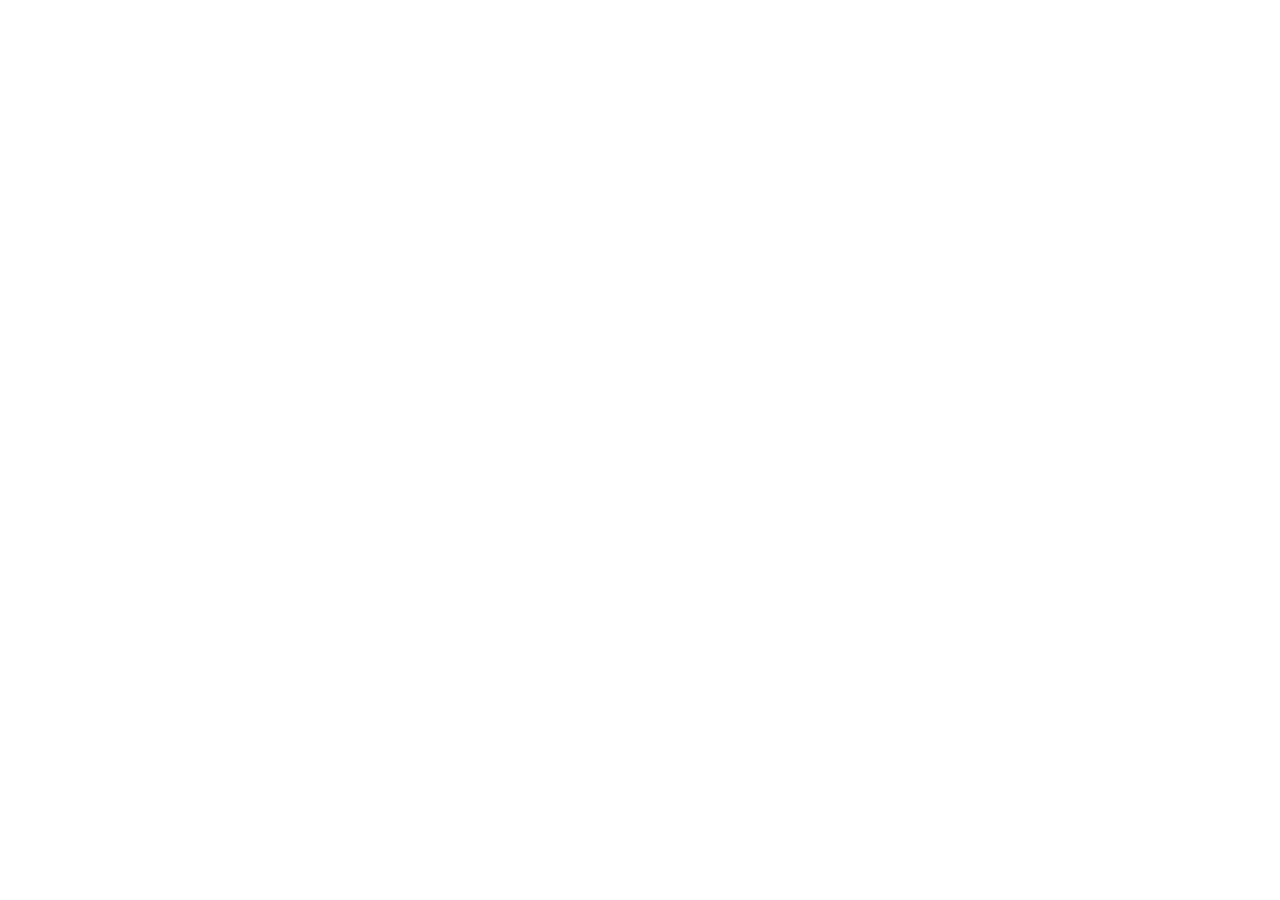
==== index.html @ ca0b2b8c "First Commit" ====
<!DOCTYPE html>
<html lang="en">
<head>
    <meta charset="UTF-8">
    <meta name="viewport" content="width=device-width, initial-scale=1.0">
    <title>Car_Breezy</title>
</head>
<body>
    
</body>
</html>
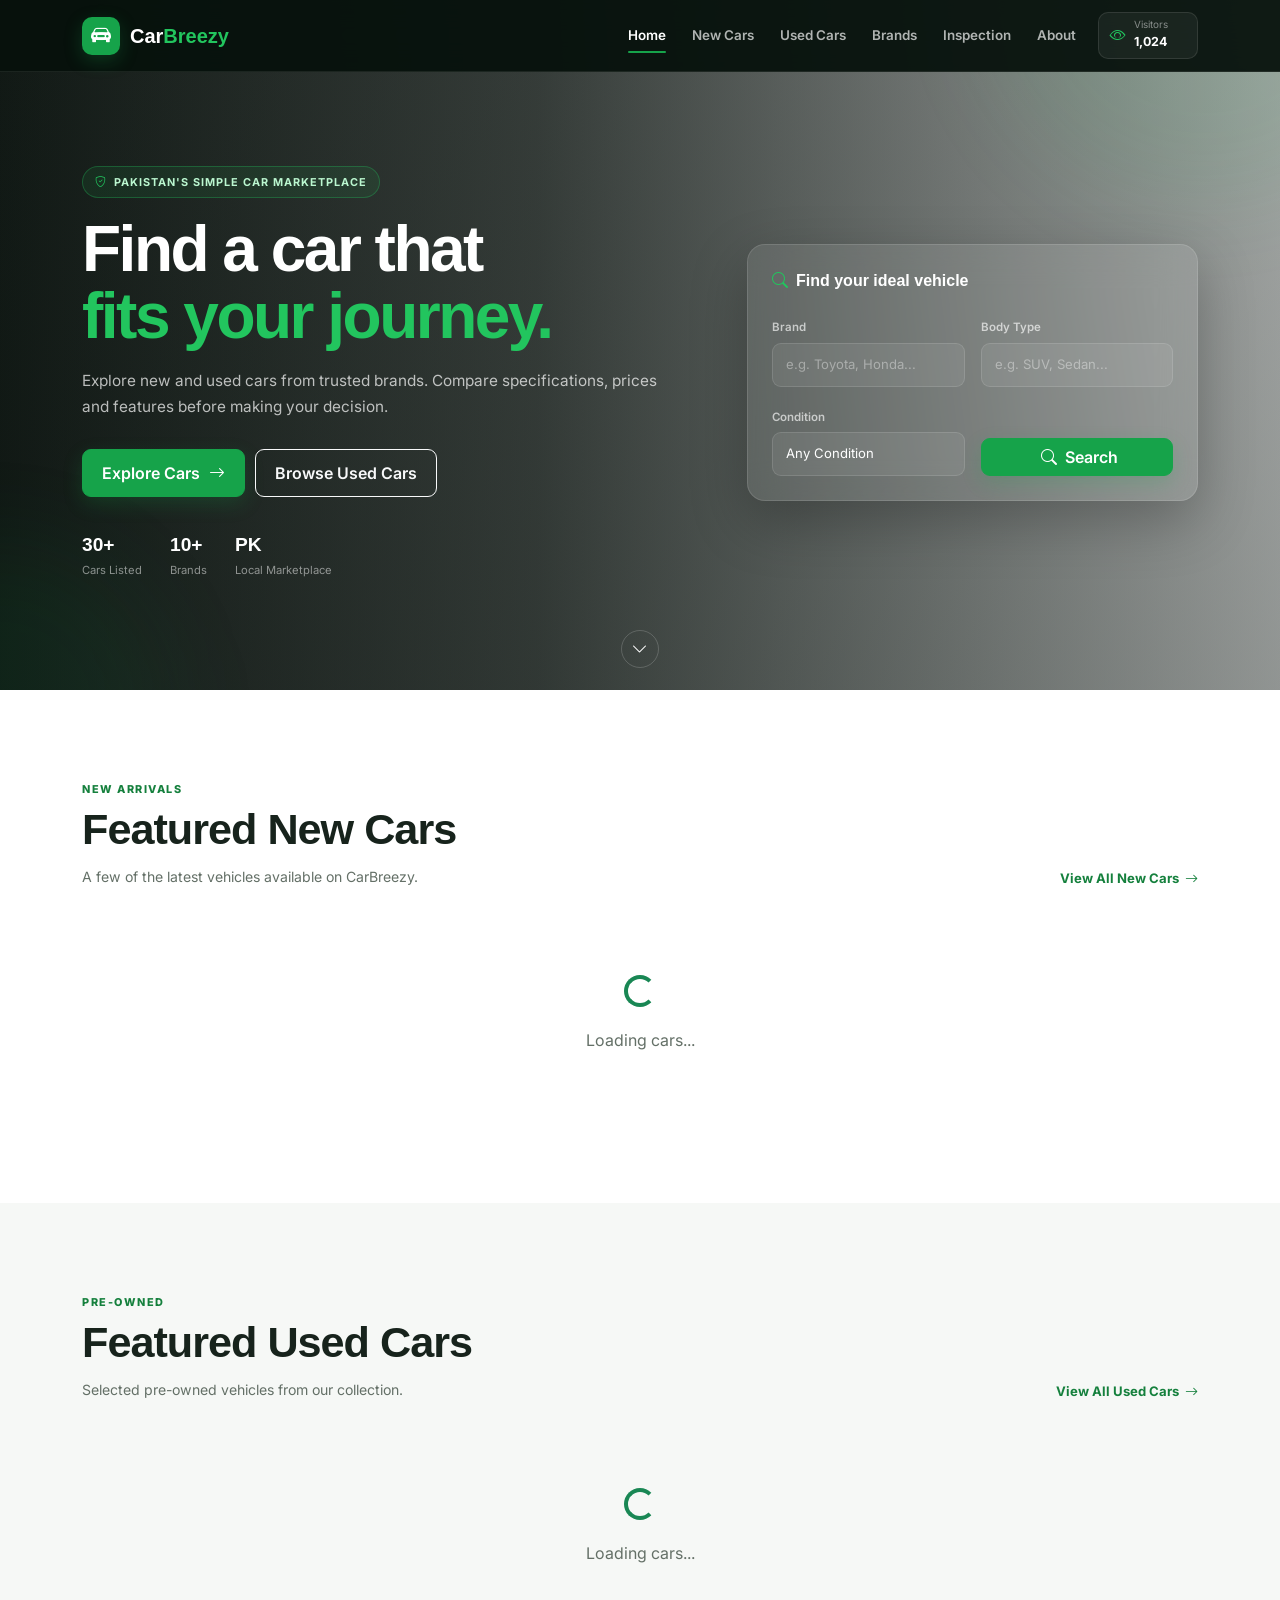
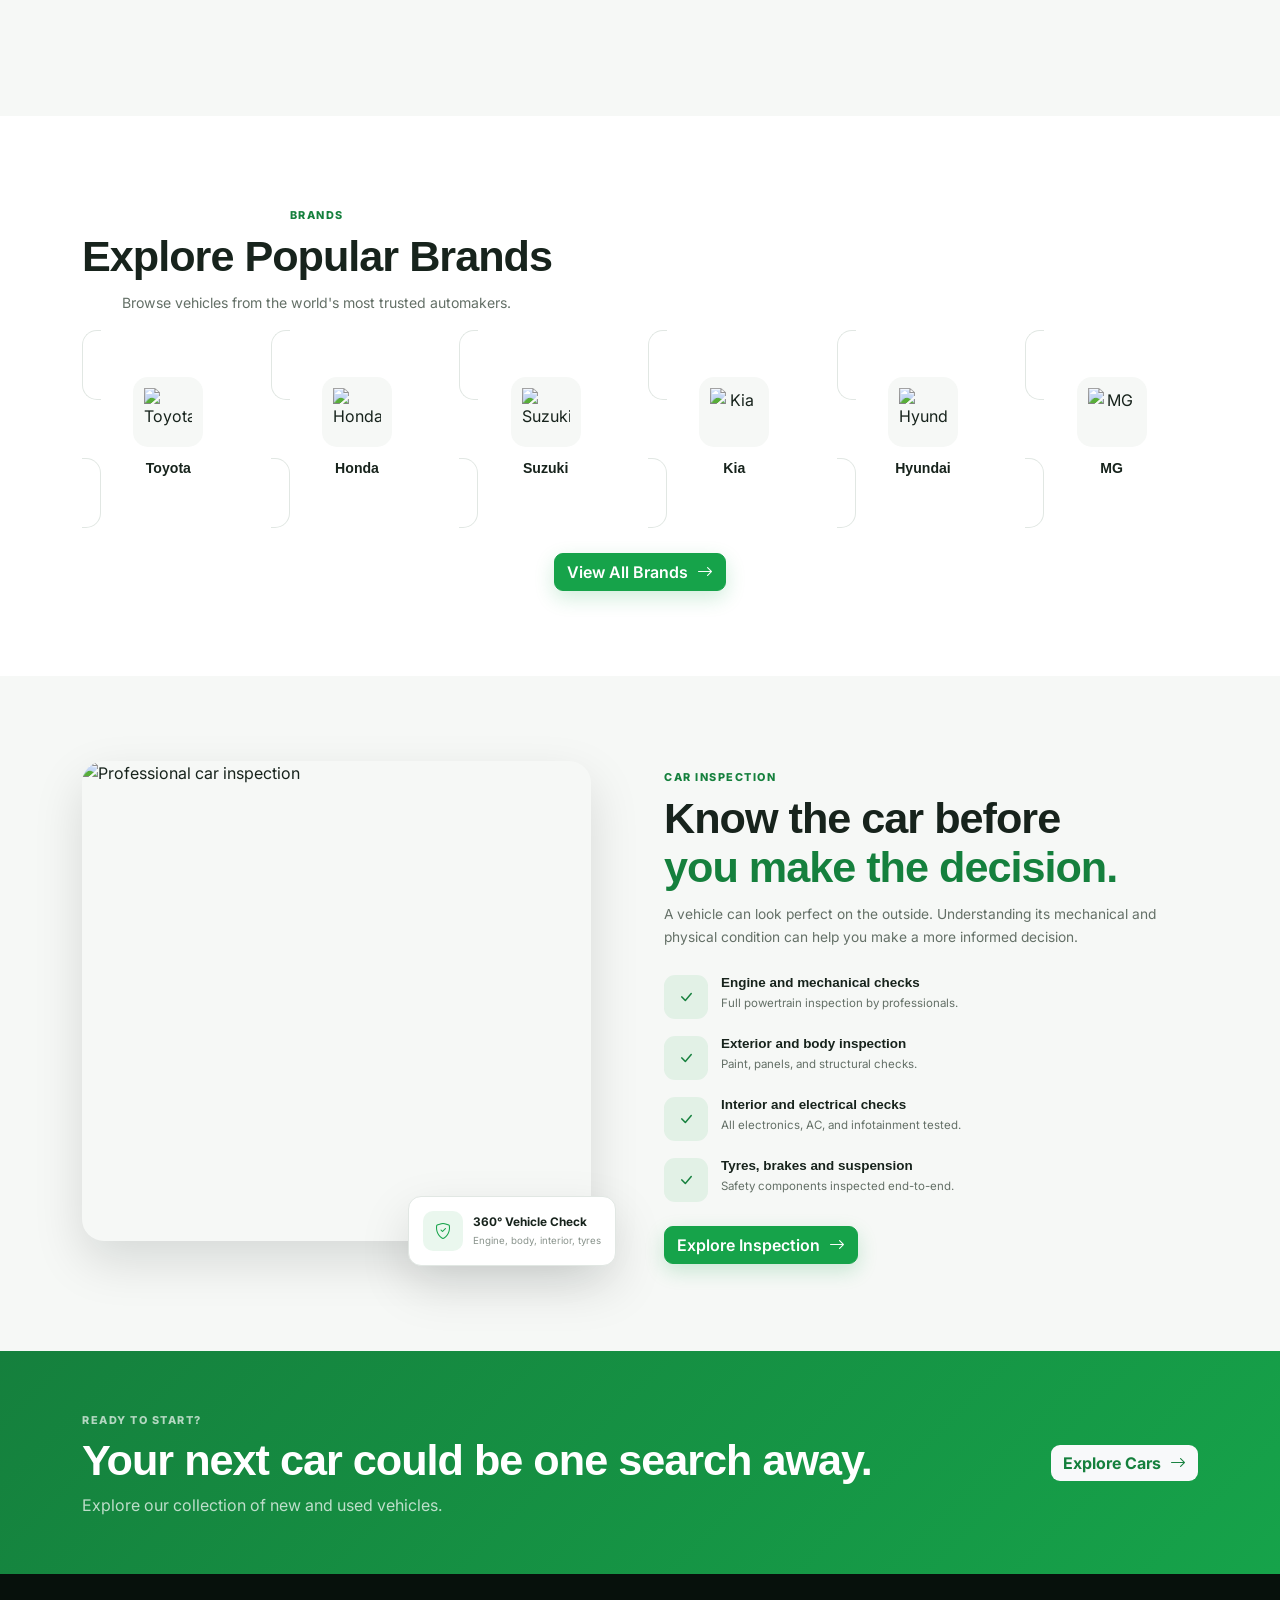
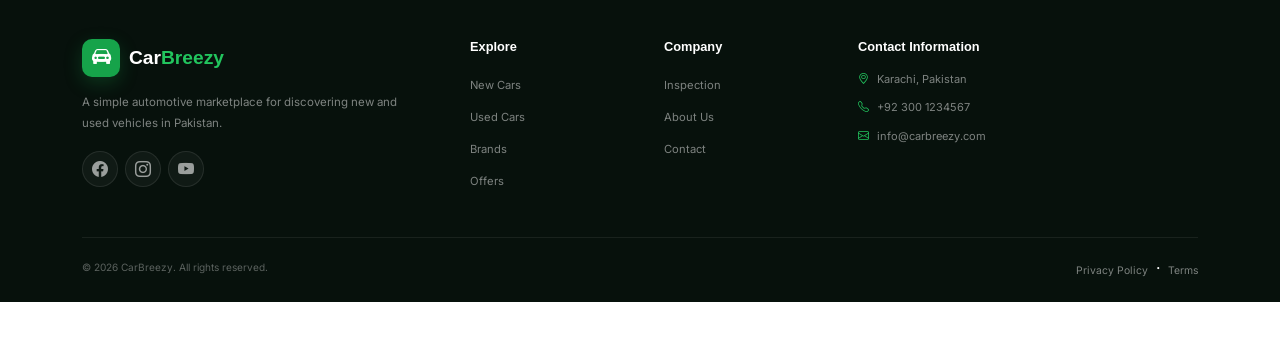
==== commit afd6847b: "feat: complete index UI updated and images also added on json data" ====
--- a/index.html
+++ b/index.html
@@ -3,9 +3,474 @@
 <head>
     <meta charset="UTF-8">
     <meta name="viewport" content="width=device-width, initial-scale=1.0">
-    <title>Car_Breezy</title>
+
+    <title>CarBreezy | Find Your Next Car</title>
+
+    <meta name="description" content="Discover new and used cars in Pakistan with CarBreezy. Compare vehicles, explore brands and find your next car.">
+
+    <link rel="icon" href="images/logo/favicon.png">
+
+    <link href="https://cdn.jsdelivr.net/npm/bootstrap@5.3.3/dist/css/bootstrap.min.css" rel="stylesheet">
+
+    <link rel="stylesheet" href="https://cdn.jsdelivr.net/npm/bootstrap-icons@1.11.3/font/bootstrap-icons.min.css">
+
+    <link rel="preconnect" href="https://fonts.googleapis.com">
+    <link rel="preconnect" href="https://fonts.gstatic.com" crossorigin>
+
+    <link href="https://fonts.googleapis.com/css2?family=Inter:wght@400;500;600;700&family=Manrope:wght@600;700;800&display=swap" rel="stylesheet">
+
+    <link rel="stylesheet" href="css/style.css">
 </head>
+
 <body>
-    
+
+<!-- NAVBAR -->
+<nav class="navbar navbar-expand-lg fixed-top" id="mainNavbar">
+  <div class="container">
+
+    <a class="navbar-brand" href="index.html">
+      <div class="brand-logo"><i class="bi bi-car-front-fill"></i></div>
+      <div class="brand-name">Car<span>Breezy</span></div>
+    </a>
+
+    <button class="navbar-toggler" type="button"
+            data-bs-toggle="collapse" data-bs-target="#mainNavbarMenu">
+      <i class="bi bi-list"></i>
+    </button>
+
+    <div class="collapse navbar-collapse" id="mainNavbarMenu">
+      <ul class="navbar-nav ms-auto align-items-lg-center">
+
+        <li class="nav-item"><a class="nav-link active" href="index.html">Home</a></li>
+        <li class="nav-item"><a class="nav-link" href="new-cars.html">New Cars</a></li>
+        <li class="nav-item"><a class="nav-link" href="used-cars.html">Used Cars</a></li>
+        <li class="nav-item"><a class="nav-link" href="brands.html">Brands</a></li>
+        <li class="nav-item"><a class="nav-link" href="inspection.html">Inspection</a></li>
+        <li class="nav-item"><a class="nav-link" href="about.html">About</a></li>
+
+        <li class="nav-item ms-lg-2">
+          <div class="visitor-counter d-flex align-items-center gap-2">
+            <i class="bi bi-eye"></i>
+            <div>
+              <small>Visitors</small>
+              <strong id="visitorCount">1,024</strong>
+            </div>
+          </div>
+        </li>
+      </ul>
+    </div>
+
+  </div>
+</nav>
+
+
+<!-- HERO -->
+<header class="hero-section">
+  <div class="hero-overlay"></div>
+
+  <div class="container">
+    <div class="row align-items-center">
+
+      <div class="col-lg-7">
+        <div class="hero-content">
+
+          <span class="hero-badge">
+            <i class="bi bi-shield-check"></i>
+            PAKISTAN'S SIMPLE CAR MARKETPLACE
+          </span>
+
+          <h1>
+            Find a car that
+            <span>fits your journey.</span>
+          </h1>
+
+          <p>
+            Explore new and used cars from trusted brands.
+            Compare specifications, prices and features before
+            making your decision.
+          </p>
+
+          <div class="hero-buttons">
+            <a href="new-cars.html" class="btn btn-primary">
+              Explore Cars <i class="bi bi-arrow-right"></i>
+            </a>
+            <a href="used-cars.html" class="btn btn-outline-light">
+              Browse Used Cars
+            </a>
+          </div>
+
+          <div class="hero-stats">
+            <div class="hero-stat">
+              <strong id="totalCars">30+</strong>
+              <span>Cars Listed</span>
+            </div>
+            <div class="hero-stat">
+              <strong id="totalBrands">10+</strong>
+              <span>Brands</span>
+            </div>
+            <div class="hero-stat">
+              <strong>PK</strong>
+              <span>Local Marketplace</span>
+            </div>
+          </div>
+
+        </div>
+      </div>
+
+    <div class="col-lg-5">
+  <div class="hero-search-card">
+    <div class="search-card-header">
+      <span><i class="bi bi-search me-2"></i>Find your ideal vehicle</span>
+    </div>
+
+    <div class="row g-3">
+
+      <!-- Brand → text search -->
+      <div class="col-md-6">
+        <label class="form-label" for="homeBrand">Brand</label>
+        <input
+          type="text"
+          id="homeBrand"
+          class="form-control"
+          placeholder="e.g. Toyota, Honda...">
+      </div>
+
+      <!-- Body Type → text search -->
+      <div class="col-md-6">
+        <label class="form-label" for="homeCategory">Body Type</label>
+        <input
+          type="text"
+          id="homeCategory"
+          class="form-control"
+          placeholder="e.g. SUV, Sedan...">
+      </div>
+
+      <!-- Condition → unchanged dropdown -->
+      <div class="col-md-6">
+        <label class="form-label" for="homeCondition">Condition</label>
+        <select id="homeCondition" class="form-select">
+          <option value="">Any Condition</option>
+          <option value="New">New Cars</option>
+          <option value="Used">Used Cars</option>
+        </select>
+      </div>
+
+      <div class="col-md-6 d-flex align-items-end">
+        <button type="button" class="btn btn-primary w-100" id="homeSearchBtn">
+          <i class="bi bi-search me-2"></i>Search
+        </button>
+      </div>
+
+    </div>
+  </div>
+</div>
+
+    </div>
+  </div>
+
+  <a href="#featured-new" class="scroll-down">
+    <i class="bi bi-chevron-down"></i>
+  </a>
+</header>
+
+
+<!-- FEATURED NEW CARS -->
+<section class="section-padding" id="featured-new">
+  <div class="container">
+
+    <div class="section-heading">
+      <div>
+        <span class="section-label">NEW ARRIVALS</span>
+        <h2>Featured New Cars</h2>
+        <p>A few of the latest vehicles available on CarBreezy.</p>
+      </div>
+      <a href="new-cars.html" class="section-link">
+        View All New Cars <i class="bi bi-arrow-right"></i>
+      </a>
+    </div>
+
+    <div class="row g-4 cars-container" id="featuredNewCars">
+      <div class="col-12 text-center py-5">
+        <div class="spinner-border text-success"></div>
+        <p class="mt-3">Loading cars...</p>
+      </div>
+    </div>
+
+  </div>
+</section>
+
+
+<!-- FEATURED USED CARS -->
+<section class="section-padding section-light">
+  <div class="container">
+
+    <div class="section-heading">
+      <div>
+        <span class="section-label">PRE-OWNED</span>
+        <h2>Featured Used Cars</h2>
+        <p>Selected pre-owned vehicles from our collection.</p>
+      </div>
+      <a href="used-cars.html" class="section-link">
+        View All Used Cars <i class="bi bi-arrow-right"></i>
+      </a>
+    </div>
+
+    <div class="row g-4 cars-container" id="featuredUsedCars">
+      <div class="col-12 text-center py-5">
+        <div class="spinner-border text-success"></div>
+        <p class="mt-3">Loading cars...</p>
+      </div>
+    </div>
+
+  </div>
+</section>
+
+
+<!-- BRANDS -->
+<!-- BRANDS -->
+<section class="section-padding">
+  <div class="container">
+
+    <div class="section-heading text-center mx-auto">
+      <div>
+        <span class="section-label">BRANDS</span>
+        <h2>Explore Popular Brands</h2>
+        <p>Browse vehicles from the world's most trusted automakers.</p>
+      </div>
+    </div>
+
+    <div class="row g-3 justify-content-center brands-grid" id="homeBrands">
+
+      <div class="col-4 col-md-3 col-lg-2">
+        <a href="shop.html?brand=Toyota" class="brand-card">
+          <div class="brand-logo-wrapper">
+            <img src="https://cdn.simpleicons.org/toyota/16a34a" alt="Toyota">
+          </div>
+          <h5>Toyota</h5>
+        
+        </a>
+      </div>
+
+      <div class="col-4 col-md-3 col-lg-2">
+        <a href="shop.html?brand=Honda" class="brand-card">
+          <div class="brand-logo-wrapper">
+            <img src="https://cdn.simpleicons.org/honda/16a34a" alt="Honda">
+          </div>
+          <h5>Honda</h5>
+         
+        </a>
+      </div>
+
+      <div class="col-4 col-md-3 col-lg-2">
+        <a href="shop.html?brand=Suzuki" class="brand-card">
+          <div class="brand-logo-wrapper">
+            <img src="https://cdn.simpleicons.org/suzuki/16a34a" alt="Suzuki">
+          </div>
+          <h5>Suzuki</h5>
+     
+        </a>
+      </div>
+
+      <div class="col-4 col-md-3 col-lg-2">
+        <a href="shop.html?brand=Kia" class="brand-card">
+          <div class="brand-logo-wrapper">
+            <img src="https://cdn.simpleicons.org/kia/16a34a" alt="Kia">
+          </div>
+          <h5>Kia</h5>
+        </a>
+      </div>
+
+      <div class="col-4 col-md-3 col-lg-2">
+        <a href="shop.html?brand=Hyundai" class="brand-card">
+          <div class="brand-logo-wrapper">
+            <img src="https://cdn.simpleicons.org/hyundai/16a34a" alt="Hyundai">
+          </div>
+          <h5>Hyundai</h5>
+   
+        </a>
+      </div>
+
+      <div class="col-4 col-md-3 col-lg-2">
+        <a href="shop.html?brand=MG" class="brand-card">
+          <div class="brand-logo-wrapper">
+            <img src="https://cdn.simpleicons.org/mg/16a34a" alt="MG">
+          </div>
+          <h5>MG</h5>
+          
+        </a>
+      </div>
+
+    </div>
+
+    <div class="text-center mt-5">
+      <a href="shop.html" class="btn btn-primary">
+        View All Brands <i class="bi bi-arrow-right"></i>
+      </a>
+    </div>
+
+  </div>
+</section>
+
+
+<!-- ABOUT / INSPECTION -->
+<section class="section-padding section-light">
+  <div class="container">
+    <div class="row align-items-center g-5">
+
+      <div class="col-lg-6">
+        <div class="about-image-wrapper">
+          <img src="images/banners/inspection.jpg"
+               alt="Professional car inspection"
+               class="about-image">
+
+          <div class="about-floating-card">
+            <i class="bi bi-shield-check"></i>
+            <div>
+              <strong>360° Vehicle Check</strong>
+              <span>Engine, body, interior, tyres</span>
+            </div>
+          </div>
+        </div>
+      </div>
+
+      <div class="col-lg-6">
+        <div class="about-content">
+          <span class="section-label">CAR INSPECTION</span>
+          <h2>Know the car before <span>you make the decision.</span></h2>
+          <p>
+            A vehicle can look perfect on the outside.
+            Understanding its mechanical and physical condition
+            can help you make a more informed decision.
+          </p>
+
+          <div class="about-features">
+            <div class="about-feature">
+              <div class="feature-icon"><i class="bi bi-check-lg"></i></div>
+              <div>
+                <h5>Engine and mechanical checks</h5>
+                <p>Full powertrain inspection by professionals.</p>
+              </div>
+            </div>
+            <div class="about-feature">
+              <div class="feature-icon"><i class="bi bi-check-lg"></i></div>
+              <div>
+                <h5>Exterior and body inspection</h5>
+                <p>Paint, panels, and structural checks.</p>
+              </div>
+            </div>
+            <div class="about-feature">
+              <div class="feature-icon"><i class="bi bi-check-lg"></i></div>
+              <div>
+                <h5>Interior and electrical checks</h5>
+                <p>All electronics, AC, and infotainment tested.</p>
+              </div>
+            </div>
+            <div class="about-feature">
+              <div class="feature-icon"><i class="bi bi-check-lg"></i></div>
+              <div>
+                <h5>Tyres, brakes and suspension</h5>
+                <p>Safety components inspected end-to-end.</p>
+              </div>
+            </div>
+          </div>
+
+          <a href="inspection.html" class="btn btn-primary mt-4">
+            Explore Inspection <i class="bi bi-arrow-right"></i>
+          </a>
+        </div>
+      </div>
+
+    </div>
+  </div>
+</section>
+
+
+<!-- CTA -->
+<section class="cta-section">
+  <div class="container">
+    <div class="cta-content">
+      <div>
+        <span class="section-label">READY TO START?</span>
+        <h2>Your next car could be one search away.</h2>
+        <p>Explore our collection of new and used vehicles.</p>
+      </div>
+      <a href="new-cars.html" class="btn btn-light">
+        Explore Cars <i class="bi bi-arrow-right"></i>
+      </a>
+    </div>
+  </div>
+</section>
+
+
+<!-- FOOTER -->
+<footer class="site-footer">
+  <div class="container">
+    <div class="row g-5">
+
+      <div class="col-lg-4">
+        <a href="index.html" class="footer-brand">
+          <div class="brand-logo"><i class="bi bi-car-front-fill"></i></div>
+          <span>Car<span>Breezy</span></span>
+        </a>
+
+        <p class="footer-description">
+          A simple automotive marketplace for discovering
+          new and used vehicles in Pakistan.
+        </p>
+
+        <div class="footer-socials">
+          <a href="#"><i class="bi bi-facebook"></i></a>
+          <a href="#"><i class="bi bi-instagram"></i></a>
+          <a href="#"><i class="bi bi-youtube"></i></a>
+        </div>
+      </div>
+
+      <div class="col-6 col-lg-2">
+        <h5>Explore</h5>
+        <ul class="footer-links">
+          <li><a href="new-cars.html">New Cars</a></li>
+          <li><a href="used-cars.html">Used Cars</a></li>
+          <li><a href="brands.html">Brands</a></li>
+          <li><a href="offers.html">Offers</a></li>
+        </ul>
+      </div>
+
+      <div class="col-6 col-lg-2">
+        <h5>Company</h5>
+        <ul class="footer-links">
+          <li><a href="inspection.html">Inspection</a></li>
+          <li><a href="about.html">About Us</a></li>
+          <li><a href="contact.html">Contact</a></li>
+        </ul>
+      </div>
+
+      <div class="col-lg-4">
+        <h5>Contact Information</h5>
+        <ul class="footer-contact">
+          <li><i class="bi bi-geo-alt"></i> Karachi, Pakistan</li>
+          <li><i class="bi bi-telephone"></i> +92 300 1234567</li>
+          <li><i class="bi bi-envelope"></i> info@carbreezy.com</li>
+        </ul>
+      </div>
+
+    </div>
+
+    <hr>
+
+    <div class="footer-bottom">
+      <p>© 2026 CarBreezy. All rights reserved.</p>
+      <div>
+        <a href="#">Privacy Policy</a>
+        &nbsp;·&nbsp;
+        <a href="#">Terms</a>
+      </div>
+    </div>
+
+  </div>
+</footer>
+
+
+<script src="https://cdn.jsdelivr.net/npm/bootstrap@5.3.3/dist/js/bootstrap.bundle.min.js"></script>
+<script src="js/main.js"></script>
 </body>
 </html>
--- a/css/style.css
+++ b/css/style.css
@@ -0,0 +1,3100 @@
+:root {
+    --primary: #16a34a;
+    --primary-dark: #15803d;
+    --primary-light: #22c55e;
+
+    --dark: #07110c;
+    --dark-2: #0d1a13;
+    --dark-3: #14231a;
+
+    --text: #17231c;
+    --text-light: #647067;
+    --text-muted: #8a948d;
+
+    --white: #ffffff;
+    --light: #f6f8f6;
+    --light-2: #eef3ef;
+
+    --border: #e1e7e3;
+
+    --danger: #dc2626;
+    --warning: #f59e0b;
+
+    --shadow-sm: 0 4px 18px rgba(7, 18, 13, 0.06);
+    --shadow-md: 0 10px 30px rgba(7, 18, 13, 0.09);
+    --shadow-lg: 0 20px 50px rgba(7, 18, 13, 0.13);
+
+    --radius-sm: 10px;
+    --radius-md: 15px;
+    --radius-lg: 22px;
+
+    --transition: all 0.25s ease;
+}
+
+
+/* =========================================================
+   GLOBAL
+   ========================================================= */
+
+* {
+    box-sizing: border-box;
+}
+
+html {
+    scroll-behavior: smooth;
+    scroll-padding-top: 80px;
+}
+
+body {
+    margin: 0;
+    padding: 0 0 48px;
+
+    font-family: "Inter", sans-serif;
+
+    color: var(--text);
+    background: var(--white);
+
+    overflow-x: hidden;
+}
+
+img {
+    display: block;
+    max-width: 100%;
+}
+
+a {
+    color: inherit;
+    text-decoration: none;
+}
+
+button,
+input,
+select,
+textarea {
+    font-family: inherit;
+}
+
+button:focus,
+a:focus,
+input:focus,
+select:focus,
+textarea:focus {
+    outline: none;
+}
+
+::selection {
+    color: var(--white);
+    background: var(--primary);
+}
+
+
+/* =========================================================
+   TYPOGRAPHY
+   ========================================================= */
+
+h1,
+h2,
+h3,
+h4,
+h5,
+h6 {
+    margin-top: 0;
+
+    font-family: "Montserrat", sans-serif;
+    font-weight: 700;
+
+    color: var(--text);
+}
+
+p {
+    color: var(--text-light);
+    line-height: 1.7;
+}
+
+
+/* =========================================================
+   NAVBAR
+   ========================================================= */
+
+#mainNavbar {
+    min-height: 72px;
+
+    background: rgba(7, 17, 12, 0.94);
+
+    border-bottom: 1px solid rgba(255, 255, 255, 0.08);
+
+    backdrop-filter: blur(14px);
+    -webkit-backdrop-filter: blur(14px);
+
+    transition: var(--transition);
+
+    z-index: 1050;
+}
+
+#mainNavbar.navbar-scrolled {
+    min-height: 64px;
+
+    background: rgba(7, 17, 12, 0.98);
+
+    box-shadow: 0 8px 25px rgba(0, 0, 0, 0.15);
+}
+
+.navbar-brand {
+    display: inline-flex;
+    align-items: center;
+    gap: 10px;
+
+    color: var(--white) !important;
+
+    font-family: "Montserrat", sans-serif;
+    font-size: 1.25rem;
+    font-weight: 800;
+
+    white-space: nowrap;
+}
+
+.brand-logo {
+    width: 38px;
+    height: 38px;
+
+    display: inline-flex;
+    align-items: center;
+    justify-content: center;
+
+    border-radius: 10px;
+
+    color: var(--white);
+    background: var(--primary);
+
+    box-shadow: 0 6px 18px rgba(22, 163, 74, 0.25);
+
+    transition: var(--transition);
+}
+
+.navbar-brand:hover .brand-logo {
+    transform: translateY(-2px);
+}
+
+.brand-name span {
+    color: var(--primary-light);
+}
+
+
+/* =========================================================
+   NAV LINKS
+   ========================================================= */
+
+.navbar-nav {
+    gap: 2px;
+}
+
+.navbar .nav-link {
+    position: relative;
+
+    padding: 9px 12px !important;
+
+    color: rgba(255, 255, 255, 0.68) !important;
+
+    font-size: 0.84rem;
+    font-weight: 600;
+
+    transition: var(--transition);
+}
+
+.navbar .nav-link:hover,
+.navbar .nav-link.active {
+    color: var(--white) !important;
+}
+
+.navbar .nav-link::after {
+    content: "";
+
+    position: absolute;
+
+    left: 12px;
+    right: 12px;
+    bottom: 2px;
+
+    height: 2px;
+
+    border-radius: 5px;
+
+    background: var(--primary);
+
+    transform: scaleX(0);
+
+    transition: transform 0.25s ease;
+}
+
+.navbar .nav-link:hover::after,
+.navbar .nav-link.active::after {
+    transform: scaleX(1);
+}
+
+
+/* =========================================================
+   VISITOR COUNTER
+   ========================================================= */
+
+.visitor-counter {
+    min-width: 100px;
+
+    padding: 7px 11px;
+
+    border: 1px solid rgba(255, 255, 255, 0.10);
+    border-radius: 10px;
+
+    background: rgba(255, 255, 255, 0.05);
+
+    color: var(--white);
+}
+
+.visitor-counter > i {
+    color: var(--primary-light);
+}
+
+.visitor-counter small {
+    display: block;
+
+    color: rgba(255, 255, 255, 0.48);
+
+    font-size: 0.62rem;
+    line-height: 1;
+}
+
+.visitor-counter strong {
+    display: block;
+
+    margin-top: 3px;
+
+    color: var(--white);
+
+    font-size: 0.78rem;
+}
+
+
+/* =========================================================
+   NAVBAR TOGGLER
+   ========================================================= */
+
+.navbar-toggler {
+    padding: 7px 9px;
+
+    border: 1px solid rgba(255, 255, 255, 0.18);
+    border-radius: 9px;
+}
+
+.navbar-toggler:focus {
+    box-shadow: 0 0 0 3px rgba(34, 197, 94, 0.14);
+}
+
+
+/* =========================================================
+   HERO
+   ========================================================= */
+
+.hero-section {
+    position: relative;
+
+    min-height: 690px;
+
+    display: flex;
+    align-items: center;
+
+    background:
+        linear-gradient(
+            90deg,
+            rgba(4, 12, 8, 0.94) 0%,
+            rgba(4, 12, 8, 0.78) 42%,
+            rgba(4, 12, 8, 0.30) 100%
+        ),
+        url("https://images.unsplash.com/photo-1503376780353-7e6692767b70?auto=format&fit=crop&w=2200&q=90")
+        center / cover no-repeat;
+
+    overflow: hidden;
+}
+
+.hero-section::before {
+    content: "";
+
+    position: absolute;
+
+    width: 450px;
+    height: 450px;
+
+    top: -250px;
+    right: -150px;
+
+    border-radius: 50%;
+
+    background: rgba(34, 197, 94, 0.08);
+
+    filter: blur(45px);
+}
+
+.hero-section::after {
+    content: "";
+
+    position: absolute;
+
+    width: 350px;
+    height: 350px;
+
+    left: -180px;
+    bottom: -200px;
+
+    border-radius: 50%;
+
+    background: rgba(22, 163, 74, 0.08);
+
+    filter: blur(45px);
+}
+
+.hero-overlay {
+    position: absolute;
+
+    inset: 0;
+
+    background: linear-gradient(
+        180deg,
+        rgba(7, 17, 12, 0.10),
+        rgba(7, 17, 12, 0.20)
+    );
+}
+
+.hero-section .container {
+    position: relative;
+    z-index: 2;
+}
+
+.hero-content {
+    padding-top: 55px;
+
+    animation: heroIn 0.7s ease both;
+}
+
+@keyframes heroIn {
+    from {
+        opacity: 0;
+        transform: translateY(20px);
+    }
+
+    to {
+        opacity: 1;
+        transform: translateY(0);
+    }
+}
+
+.hero-badge {
+    display: inline-flex;
+    align-items: center;
+    gap: 7px;
+
+    margin-bottom: 18px;
+
+    padding: 7px 12px;
+
+    border: 1px solid rgba(34, 197, 94, 0.30);
+    border-radius: 50px;
+
+    background: rgba(34, 197, 94, 0.09);
+
+    color: #bbf7d0;
+
+    font-size: 0.68rem;
+    font-weight: 700;
+
+    letter-spacing: 1px;
+}
+
+.hero-badge i {
+    color: var(--primary-light);
+}
+
+.hero-content h1 {
+    max-width: 680px;
+
+    margin-bottom: 18px;
+
+    color: var(--white);
+
+    font-size: clamp(2.8rem, 5vw, 4.8rem);
+
+    font-weight: 800;
+
+    line-height: 1.04;
+
+    letter-spacing: -2.5px;
+}
+
+.hero-content h1 span {
+    display: block;
+
+    color: var(--primary-light);
+}
+
+.hero-content > p {
+    max-width: 590px;
+
+    margin-bottom: 28px;
+
+    color: rgba(255, 255, 255, 0.70);
+
+    font-size: 0.96rem;
+
+    line-height: 1.75;
+}
+
+
+/* =========================================================
+   HERO BUTTONS
+   ========================================================= */
+
+.hero-buttons {
+    display: flex;
+    flex-wrap: wrap;
+    gap: 10px;
+
+    margin-bottom: 34px;
+}
+
+.btn {
+    border-radius: 9px;
+
+    font-weight: 600;
+
+    transition: var(--transition);
+}
+
+.btn-primary {
+    border-color: var(--primary);
+
+    background: var(--primary);
+
+    color: var(--white);
+
+    box-shadow: 0 7px 20px rgba(22, 163, 74, 0.20);
+}
+
+.btn-primary:hover,
+.btn-primary:focus {
+    border-color: var(--primary-dark);
+
+    background: var(--primary-dark);
+
+    color: var(--white);
+
+    transform: translateY(-2px);
+
+    box-shadow: 0 10px 25px rgba(22, 163, 74, 0.25);
+}
+
+.hero-buttons .btn {
+    padding: 11px 19px;
+}
+
+.btn-primary i,
+.btn-outline-light i,
+.btn-light i {
+    margin-left: 5px;
+
+    transition: transform 0.25s ease;
+}
+
+.btn-primary:hover i,
+.btn-outline-light:hover i,
+.btn-light:hover i {
+    transform: translateX(3px);
+}
+
+
+/* =========================================================
+   HERO STATS
+   ========================================================= */
+
+.hero-stats {
+    display: flex;
+    flex-wrap: wrap;
+    gap: 28px;
+}
+
+.hero-stat {
+    display: flex;
+    flex-direction: column;
+}
+
+.hero-stat strong {
+    color: var(--white);
+
+    font-family: "Montserrat", sans-serif;
+
+    font-size: 1.2rem;
+}
+
+.hero-stat span {
+    margin-top: 2px;
+
+    color: rgba(255, 255, 255, 0.50);
+
+    font-size: 0.7rem;
+}
+
+
+/* =========================================================
+   HERO SEARCH
+   ========================================================= */
+
+.hero-search-card {
+    position: relative;
+
+    margin-top: 55px;
+
+    padding: 24px;
+
+    border: 1px solid rgba(255, 255, 255, 0.12);
+
+    border-radius: 18px;
+
+    background: rgba(255, 255, 255, 0.09);
+
+    backdrop-filter: blur(18px);
+    -webkit-backdrop-filter: blur(18px);
+
+    box-shadow: 0 20px 55px rgba(0, 0, 0, 0.25);
+
+    animation: searchIn 0.8s ease 0.15s both;
+}
+
+@keyframes searchIn {
+    from {
+        opacity: 0;
+        transform: translateX(25px);
+    }
+
+    to {
+        opacity: 1;
+        transform: translateX(0);
+    }
+}
+
+.search-card-header {
+    display: flex;
+    align-items: center;
+    justify-content: space-between;
+
+    margin-bottom: 20px;
+
+    color: var(--white);
+
+    font-family: "Montserrat", sans-serif;
+
+    font-size: 1rem;
+    font-weight: 700;
+}
+
+.search-card-header i {
+    color: var(--primary-light);
+}
+
+.hero-search-card .form-label {
+    color: rgba(255, 255, 255, 0.65);
+
+    font-size: 0.72rem;
+    font-weight: 600;
+}
+
+.hero-search-card .form-control,
+.hero-search-card .form-select,
+.hero-search-card .input-group-text {
+    min-height: 44px;
+
+    border-color: rgba(255, 255, 255, 0.12);
+
+    background: rgba(255, 255, 255, 0.07);
+
+    color: var(--white);
+
+    font-size: 0.82rem;
+}
+
+.hero-search-card .form-control::placeholder {
+    color: rgba(255, 255, 255, 0.38);
+}
+
+.hero-search-card .form-control:focus,
+.hero-search-card .form-select:focus {
+    border-color: var(--primary-light);
+
+    background: rgba(255, 255, 255, 0.10);
+
+    color: var(--white);
+
+    box-shadow: 0 0 0 3px rgba(34, 197, 94, 0.10);
+}
+
+.hero-search-card .form-select option {
+    color: var(--text);
+    background: var(--white);
+}
+
+.hero-search-card .input-group-text {
+    color: var(--primary-light);
+}
+
+
+/* =========================================================
+   SCROLL DOWN
+   ========================================================= */
+
+.scroll-down {
+    position: absolute;
+
+    left: 50%;
+    bottom: 22px;
+
+    width: 38px;
+    height: 38px;
+
+    display: flex;
+    align-items: center;
+    justify-content: center;
+
+    border: 1px solid rgba(255, 255, 255, 0.18);
+    border-radius: 50%;
+
+    color: var(--white);
+
+    transform: translateX(-50%);
+
+    z-index: 3;
+
+    animation: scrollBounce 1.8s infinite;
+}
+
+.scroll-down:hover {
+    border-color: var(--primary-light);
+
+    color: var(--primary-light);
+
+    background: rgba(255, 255, 255, 0.05);
+}
+
+@keyframes scrollBounce {
+    0%,
+    100% {
+        transform: translate(-50%, 0);
+    }
+
+    50% {
+        transform: translate(-50%, 6px);
+    }
+}
+
+
+/* =========================================================
+   SECTIONS
+   ========================================================= */
+
+.section-padding {
+    padding: 85px 0;
+}
+
+.section-light {
+    background: var(--light);
+}
+
+.section-dark {
+    position: relative;
+
+    background: var(--dark);
+}
+
+.section-heading {
+    display: flex;
+    align-items: flex-end;
+    justify-content: space-between;
+
+    gap: 25px;
+
+    margin-bottom: 38px;
+}
+
+.section-heading > div {
+    max-width: 650px;
+}
+
+.section-heading.text-center > div {
+    max-width: 700px;
+}
+
+.section-label {
+    display: inline-block;
+
+    margin-bottom: 8px;
+
+    color: var(--primary-dark);
+
+    font-size: 0.68rem;
+    font-weight: 800;
+
+    letter-spacing: 1.5px;
+
+    text-transform: uppercase;
+}
+
+.section-heading h2,
+.about-content h2,
+.contact-info h2,
+.query-card h2,
+.cta-content h2 {
+    margin-bottom: 10px;
+
+    font-size: clamp(1.9rem, 3.5vw, 2.7rem);
+
+    line-height: 1.15;
+
+    letter-spacing: -1px;
+}
+
+.section-heading p {
+    max-width: 600px;
+
+    margin-bottom: 0;
+
+    font-size: 0.88rem;
+}
+
+.section-link {
+    display: inline-flex;
+    align-items: center;
+    gap: 6px;
+
+    color: var(--primary-dark);
+
+    font-size: 0.82rem;
+    font-weight: 700;
+
+    white-space: nowrap;
+
+    transition: var(--transition);
+}
+
+.section-link:hover {
+    color: var(--primary);
+
+    transform: translateX(3px);
+}
+
+.section-heading-dark h2 {
+    color: var(--white);
+}
+
+.section-heading-dark p {
+    color: rgba(255, 255, 255, 0.56);
+}
+
+.section-heading-dark .section-label,
+.section-heading-dark .section-link {
+    color: var(--primary-light);
+}
+
+
+/* =========================================================
+   FORM CONTROLS
+   ========================================================= */
+
+.form-label {
+    margin-bottom: 6px;
+
+    color: var(--text);
+
+    font-size: 0.74rem;
+    font-weight: 700;
+}
+
+.form-control,
+.form-select {
+    min-height: 45px;
+
+    padding: 9px 13px;
+
+    border: 1px solid var(--border);
+    border-radius: 9px;
+
+    background: var(--white);
+
+    color: var(--text);
+
+    font-size: 0.84rem;
+
+    transition: var(--transition);
+}
+
+textarea.form-control {
+    min-height: 110px;
+}
+
+.form-control::placeholder {
+    color: #9aa49e;
+}
+
+.form-control:focus,
+.form-select:focus {
+    border-color: var(--primary);
+
+    color: var(--text);
+
+    background: var(--white);
+
+    box-shadow: 0 0 0 3px rgba(22, 163, 74, 0.09);
+}
+
+.input-group-text {
+    border-color: var(--border);
+
+    background: var(--white);
+
+    color: var(--primary-dark);
+
+    border-radius: 9px 0 0 9px;
+}
+
+
+/* =========================================================
+   FILTER BOX
+   ========================================================= */
+
+.car-filter-box {
+    margin-bottom: 25px;
+
+    padding: 20px;
+
+    border: 1px solid var(--border);
+    border-radius: var(--radius-md);
+
+    background: var(--white);
+
+    box-shadow: var(--shadow-sm);
+}
+
+
+/* =========================================================
+   CATEGORY BUTTONS
+   ========================================================= */
+
+.category-buttons {
+    display: flex;
+    flex-wrap: wrap;
+    gap: 7px;
+
+    margin-bottom: 30px;
+}
+
+.category-btn {
+    padding: 8px 15px;
+
+    border: 1px solid var(--border);
+    border-radius: 50px;
+
+    background: var(--white);
+
+    color: var(--text-light);
+
+    font-size: 0.74rem;
+    font-weight: 700;
+
+    transition: var(--transition);
+}
+
+.category-btn:hover,
+.category-btn.active {
+    border-color: var(--primary);
+
+    background: var(--primary);
+
+    color: var(--white);
+
+    transform: translateY(-1px);
+}
+
+
+/* =========================================================
+   CAR CARDS
+   ========================================================= */
+
+.cars-container {
+    min-height: 100px;
+}
+
+.car-card-wrapper {
+    animation: cardAppear 0.45s ease both;
+}
+
+@keyframes cardAppear {
+    from {
+        opacity: 0;
+        transform: translateY(12px);
+    }
+
+    to {
+        opacity: 1;
+        transform: translateY(0);
+    }
+}
+
+.car-card {
+    height: 100%;
+
+    overflow: hidden;
+
+    border: 1px solid var(--border);
+    border-radius: var(--radius-md);
+
+    background: var(--white);
+
+    box-shadow: var(--shadow-sm);
+
+    transition:
+        transform 0.3s ease,
+        box-shadow 0.3s ease,
+        border-color 0.3s ease;
+}
+
+.car-card:hover {
+    transform: translateY(-5px);
+
+    border-color: rgba(22, 163, 74, 0.25);
+
+    box-shadow: var(--shadow-md);
+}
+
+.car-card-image-wrapper {
+    position: relative;
+
+    height: 215px;
+
+    overflow: hidden;
+
+    background: var(--light-2);
+}
+
+.car-card-image {
+    width: 100%;
+    height: 100%;
+
+    object-fit: cover;
+
+    transition: transform 0.5s ease;
+}
+
+.car-card:hover .car-card-image {
+    transform: scale(1.05);
+}
+
+.car-condition {
+    position: absolute;
+
+    top: 12px;
+    left: 12px;
+
+    padding: 5px 9px;
+
+    border-radius: 6px;
+
+    background: var(--primary);
+
+    color: var(--white);
+
+    font-size: 0.63rem;
+    font-weight: 800;
+
+    text-transform: uppercase;
+}
+
+.car-condition.used {
+    background: #334155;
+}
+
+.car-card-favorite {
+    position: absolute;
+
+    top: 11px;
+    right: 11px;
+
+    width: 35px;
+    height: 35px;
+
+    display: flex;
+    align-items: center;
+    justify-content: center;
+
+    padding: 0;
+
+    border: 0;
+    border-radius: 50%;
+
+    background: rgba(255, 255, 255, 0.94);
+
+    color: #66716a;
+
+    box-shadow: 0 4px 15px rgba(0, 0, 0, 0.10);
+
+    transition: var(--transition);
+}
+
+.car-card-favorite:hover,
+.car-card-favorite.active {
+    color: var(--white);
+    background: var(--primary);
+}
+
+.car-card-content {
+    padding: 19px;
+}
+
+.car-card-brand {
+    display: block;
+
+    margin-bottom: 3px;
+
+    color: var(--primary-dark);
+
+    font-size: 0.67rem;
+    font-weight: 800;
+
+    text-transform: uppercase;
+
+    letter-spacing: 0.8px;
+}
+
+.car-card-title {
+    margin-bottom: 11px;
+
+    color: var(--text);
+
+    font-size: 1.05rem;
+
+    font-weight: 700;
+}
+
+.car-card-price {
+    margin-bottom: 15px;
+}
+
+.car-card-price span {
+    display: block;
+
+    margin-bottom: 1px;
+
+    color: var(--text-muted);
+
+    font-size: 0.63rem;
+}
+
+.car-card-price strong {
+    color: var(--text);
+
+    font-family: "Montserrat", sans-serif;
+
+    font-size: 1.08rem;
+}
+
+.car-card-specs {
+    display: grid;
+
+    grid-template-columns: repeat(3, 1fr);
+
+    gap: 6px;
+
+    margin-bottom: 15px;
+
+    padding: 11px 0;
+
+    border-top: 1px solid var(--border);
+    border-bottom: 1px solid var(--border);
+}
+
+.car-card-spec {
+    display: flex;
+    align-items: center;
+    gap: 5px;
+
+    min-width: 0;
+
+    color: var(--text-light);
+
+    font-size: 0.63rem;
+}
+
+.car-card-spec i {
+    color: var(--primary-dark);
+}
+
+.car-card-spec span {
+    overflow: hidden;
+
+    white-space: nowrap;
+
+    text-overflow: ellipsis;
+}
+
+.car-card-button {
+    width: 100%;
+
+    display: flex;
+    align-items: center;
+    justify-content: center;
+    gap: 7px;
+
+    padding: 10px 13px;
+
+    border: 1px solid var(--border);
+    border-radius: 8px;
+
+    background: transparent;
+
+    color: var(--text);
+
+    font-size: 0.73rem;
+    font-weight: 700;
+
+    transition: var(--transition);
+}
+
+.car-card-button:hover {
+    border-color: var(--primary);
+
+    background: var(--primary);
+
+    color: var(--white);
+}
+
+.car-card-button i {
+    transition: transform 0.25s ease;
+}
+
+.car-card-button:hover i {
+    transform: translateX(3px);
+}
+
+
+/* =========================================================
+   EMPTY STATE
+   ========================================================= */
+
+.empty-state {
+    padding: 60px 20px;
+
+    text-align: center;
+}
+
+.empty-state i {
+    display: block;
+
+    margin-bottom: 12px;
+
+    color: var(--text-muted);
+
+    font-size: 2.5rem;
+}
+
+.empty-state h4 {
+    margin-bottom: 6px;
+}
+
+.empty-state p {
+    margin-bottom: 0;
+}
+
+
+/* =========================================================
+   BRANDS
+   ========================================================= */
+
+.brands-container {
+    margin-top: 5px;
+}
+
+.brand-card {
+    height: 100%;
+
+    padding: 24px 18px;
+
+    border: 1px solid var(--border);
+    border-radius: var(--radius-md);
+
+    background: var(--white);
+
+    text-align: center;
+
+    cursor: pointer;
+
+    transition: var(--transition);
+}
+
+.brand-card:hover,
+.brand-card.active {
+    border-color: rgba(22, 163, 74, 0.30);
+
+    transform: translateY(-4px);
+
+    box-shadow: var(--shadow-md);
+}
+
+.brand-logo-wrapper {
+    width: 70px;
+    height: 70px;
+
+    display: flex;
+    align-items: center;
+    justify-content: center;
+
+    margin: 0 auto 13px;
+
+    border-radius: 15px;
+
+    background: var(--light);
+
+    transition: var(--transition);
+}
+
+.brand-card:hover .brand-logo-wrapper {
+    background: rgba(22, 163, 74, 0.08);
+}
+
+.brand-logo-wrapper img {
+    width: 48px;
+    height: 48px;
+
+    object-fit: contain;
+}
+
+.brand-logo-placeholder {
+    color: var(--primary);
+
+    font-family: "Montserrat", sans-serif;
+
+    font-size: 1.1rem;
+    font-weight: 800;
+}
+
+.brand-card h5 {
+    margin-bottom: 4px;
+
+    font-size: 0.88rem;
+}
+
+.brand-card span {
+    color: var(--text-muted);
+
+    font-size: 0.66rem;
+}
+
+
+/* =========================================================
+   OFFERS
+   ========================================================= */
+
+.offer-card {
+    position: relative;
+
+    height: 100%;
+
+    overflow: hidden;
+
+    border: 1px solid rgba(255, 255, 255, 0.07);
+    border-radius: var(--radius-lg);
+
+    background: var(--dark-3);
+
+    transition: var(--transition);
+}
+
+.offer-card:hover {
+    transform: translateY(-5px);
+
+    border-color: rgba(34, 197, 94, 0.20);
+
+    box-shadow: var(--shadow-lg);
+}
+
+.offer-image-wrapper {
+    position: relative;
+
+    height: 210px;
+
+    overflow: hidden;
+}
+
+.offer-image {
+    width: 100%;
+    height: 100%;
+
+    object-fit: cover;
+
+    transition: transform 0.5s ease;
+}
+
+.offer-card:hover .offer-image {
+    transform: scale(1.05);
+}
+
+.offer-discount {
+    position: absolute;
+
+    top: 12px;
+    left: 12px;
+
+    padding: 6px 9px;
+
+    border-radius: 7px;
+
+    background: var(--primary);
+
+    color: var(--white);
+
+    font-size: 0.65rem;
+    font-weight: 800;
+}
+
+.offer-content {
+    padding: 19px;
+}
+
+.offer-content small {
+    color: var(--primary-light);
+
+    font-size: 0.63rem;
+    font-weight: 800;
+
+    text-transform: uppercase;
+
+    letter-spacing: 0.8px;
+}
+
+.offer-content h4 {
+    margin: 6px 0 8px;
+
+    color: var(--white);
+
+    font-size: 1.05rem;
+}
+
+.offer-content p {
+    margin-bottom: 15px;
+
+    color: rgba(255, 255, 255, 0.50);
+
+    font-size: 0.75rem;
+}
+
+.offer-prices {
+    display: flex;
+    align-items: baseline;
+    gap: 8px;
+
+    margin-bottom: 15px;
+}
+
+.offer-old-price {
+    color: rgba(255, 255, 255, 0.32);
+
+    font-size: 0.7rem;
+
+    text-decoration: line-through;
+}
+
+.offer-new-price {
+    color: var(--white);
+
+    font-family: "Montserrat", sans-serif;
+
+    font-size: 1.08rem;
+    font-weight: 700;
+}
+
+
+/* =========================================================
+   GALLERY
+   ========================================================= */
+
+.gallery-filters {
+    display: flex;
+    flex-wrap: wrap;
+    justify-content: center;
+
+    gap: 7px;
+
+    margin-bottom: 30px;
+}
+
+.gallery-filter {
+    padding: 7px 14px;
+
+    border: 1px solid var(--border);
+    border-radius: 50px;
+
+    background: var(--white);
+
+    color: var(--text-light);
+
+    font-size: 0.7rem;
+    font-weight: 700;
+
+    transition: var(--transition);
+}
+
+.gallery-filter:hover,
+.gallery-filter.active {
+    border-color: var(--primary);
+
+    background: var(--primary);
+
+    color: var(--white);
+}
+
+.gallery-grid {
+    display: grid;
+
+    grid-template-columns: repeat(4, 1fr);
+
+    grid-auto-rows: 205px;
+
+    gap: 12px;
+}
+
+.gallery-item {
+    position: relative;
+
+    overflow: hidden;
+
+    border-radius: var(--radius-md);
+
+    background: var(--light-2);
+
+    cursor: pointer;
+}
+
+.gallery-item:nth-child(1) {
+    grid-column: span 2;
+    grid-row: span 2;
+}
+
+.gallery-item:nth-child(4) {
+    grid-column: span 2;
+}
+
+.gallery-item img {
+    width: 100%;
+    height: 100%;
+
+    object-fit: cover;
+
+    transition: transform 0.5s ease;
+}
+
+.gallery-item:hover img {
+    transform: scale(1.06);
+}
+
+.gallery-overlay {
+    position: absolute;
+
+    inset: 0;
+
+    display: flex;
+    align-items: flex-end;
+
+    padding: 18px;
+
+    background: linear-gradient(
+        transparent 35%,
+        rgba(0, 0, 0, 0.72)
+    );
+
+    opacity: 0;
+
+    transition: var(--transition);
+}
+
+.gallery-item:hover .gallery-overlay {
+    opacity: 1;
+}
+
+.gallery-overlay-content {
+    transform: translateY(8px);
+
+    transition: transform 0.3s ease;
+}
+
+.gallery-item:hover .gallery-overlay-content {
+    transform: translateY(0);
+}
+
+.gallery-overlay h5 {
+    margin-bottom: 2px;
+
+    color: var(--white);
+
+    font-size: 0.9rem;
+}
+
+.gallery-overlay span {
+    color: rgba(255, 255, 255, 0.65);
+
+    font-size: 0.65rem;
+}
+
+
+/* =========================================================
+   ABOUT
+   ========================================================= */
+
+.about-image-wrapper {
+    position: relative;
+
+    padding-right: 25px;
+    padding-bottom: 25px;
+}
+
+.about-image {
+    width: 100%;
+
+    min-height: 480px;
+
+    object-fit: cover;
+
+    border-radius: var(--radius-lg);
+
+    box-shadow: var(--shadow-lg);
+}
+
+.about-floating-card {
+    position: absolute;
+
+    right: 0;
+    bottom: 0;
+
+    display: flex;
+    align-items: center;
+    gap: 10px;
+
+    max-width: 230px;
+
+    padding: 14px;
+
+    border: 1px solid var(--border);
+    border-radius: 13px;
+
+    background: var(--white);
+
+    box-shadow: var(--shadow-lg);
+}
+
+.about-floating-card > i {
+    width: 40px;
+    height: 40px;
+
+    display: flex;
+    align-items: center;
+    justify-content: center;
+
+    flex-shrink: 0;
+
+    border-radius: 10px;
+
+    background: rgba(22, 163, 74, 0.09);
+
+    color: var(--primary);
+
+    font-size: 1rem;
+}
+
+.about-floating-card strong {
+    display: block;
+
+    color: var(--text);
+
+    font-size: 0.74rem;
+}
+
+.about-floating-card span {
+    display: block;
+
+    margin-top: 2px;
+
+    color: var(--text-muted);
+
+    font-size: 0.61rem;
+}
+
+.about-content h2 span {
+    display: block;
+
+    color: var(--primary-dark);
+}
+
+.about-content > p {
+    max-width: 600px;
+
+    font-size: 0.86rem;
+}
+
+.about-features {
+    display: flex;
+    flex-direction: column;
+    gap: 17px;
+
+    margin-top: 25px;
+}
+
+.about-feature {
+    display: flex;
+    gap: 13px;
+}
+
+.feature-icon {
+    flex: 0 0 44px;
+
+    width: 44px;
+    height: 44px;
+
+    display: flex;
+    align-items: center;
+    justify-content: center;
+
+    border-radius: 11px;
+
+    background: rgba(22, 163, 74, 0.09);
+
+    color: var(--primary-dark);
+
+    font-size: 1rem;
+}
+
+.about-feature h5 {
+    margin-bottom: 3px;
+
+    font-size: 0.84rem;
+}
+
+.about-feature p {
+    margin-bottom: 0;
+
+    font-size: 0.72rem;
+}
+
+
+/* =========================================================
+   QUERY CARD
+   ========================================================= */
+
+.query-card {
+    padding: 38px;
+
+    border: 1px solid var(--border);
+    border-radius: var(--radius-lg);
+
+    background: var(--white);
+
+    box-shadow: var(--shadow-md);
+}
+
+.query-card-header {
+    display: flex;
+    align-items: flex-start;
+    justify-content: space-between;
+
+    gap: 18px;
+
+    margin-bottom: 28px;
+}
+
+.query-card-header h2 {
+    margin-bottom: 6px;
+}
+
+.query-card-header p {
+    margin-bottom: 0;
+}
+
+.query-icon {
+    flex: 0 0 58px;
+
+    width: 58px;
+    height: 58px;
+
+    display: flex;
+    align-items: center;
+    justify-content: center;
+
+    border-radius: 15px;
+
+    background: rgba(22, 163, 74, 0.09);
+
+    color: var(--primary);
+
+    font-size: 1.4rem;
+}
+
+
+/* =========================================================
+   CONTACT
+   ========================================================= */
+
+.contact-section {
+    background: linear-gradient(
+        135deg,
+        #f5f8f6,
+        #ffffff
+    );
+}
+
+.contact-info {
+    padding-top: 5px;
+}
+
+.contact-info > p {
+    max-width: 460px;
+
+    margin-bottom: 28px;
+}
+
+.contact-items {
+    display: flex;
+    flex-direction: column;
+    gap: 17px;
+}
+
+.contact-item {
+    display: flex;
+    align-items: center;
+    gap: 12px;
+}
+
+.contact-icon {
+    flex: 0 0 44px;
+
+    width: 44px;
+    height: 44px;
+
+    display: flex;
+    align-items: center;
+    justify-content: center;
+
+    border-radius: 11px;
+
+    background: rgba(22, 163, 74, 0.09);
+
+    color: var(--primary-dark);
+}
+
+.contact-item span {
+    display: block;
+
+    margin-bottom: 2px;
+
+    color: var(--text-muted);
+
+    font-size: 0.63rem;
+}
+
+.contact-item strong {
+    display: block;
+
+    color: var(--text);
+
+    font-size: 0.78rem;
+}
+
+.contact-socials {
+    display: flex;
+    gap: 7px;
+
+    margin-top: 28px;
+}
+
+.contact-socials a,
+.footer-socials a {
+    width: 36px;
+    height: 36px;
+
+    display: flex;
+    align-items: center;
+    justify-content: center;
+
+    border: 1px solid var(--border);
+    border-radius: 50%;
+
+    background: var(--white);
+
+    color: var(--text-light);
+
+    transition: var(--transition);
+}
+
+.contact-socials a:hover,
+.footer-socials a:hover {
+    border-color: var(--primary);
+
+    background: var(--primary);
+
+    color: var(--white);
+
+    transform: translateY(-2px);
+}
+
+.contact-form-card {
+    padding: 30px;
+
+    border: 1px solid var(--border);
+    border-radius: var(--radius-lg);
+
+    background: var(--white);
+
+    box-shadow: var(--shadow-md);
+}
+
+.contact-form-card h3 {
+    margin-bottom: 5px;
+
+    font-size: 1.25rem;
+}
+
+.contact-form-card > p {
+    margin-bottom: 20px;
+
+    font-size: 0.78rem;
+}
+
+
+/* =========================================================
+   CTA
+   ========================================================= */
+
+.cta-section {
+    padding: 55px 0;
+
+    background: linear-gradient(
+        135deg,
+        var(--primary-dark),
+        var(--primary)
+    );
+
+    color: var(--white);
+}
+
+.cta-content {
+    display: flex;
+    align-items: center;
+    justify-content: space-between;
+
+    gap: 25px;
+}
+
+.cta-content .section-label {
+    color: rgba(255, 255, 255, 0.68);
+}
+
+.cta-content h2 {
+    margin-bottom: 6px;
+
+    color: var(--white);
+}
+
+.cta-content p {
+    margin-bottom: 0;
+
+    color: rgba(255, 255, 255, 0.72);
+}
+
+.cta-content .btn-light {
+    border: 0;
+
+    color: var(--primary-dark);
+
+    font-weight: 700;
+
+    white-space: nowrap;
+}
+
+.cta-content .btn-light:hover {
+    color: var(--primary-dark);
+
+    background: var(--white);
+
+    transform: translateY(-2px);
+
+    box-shadow: 0 8px 25px rgba(0, 0, 0, 0.15);
+}
+
+
+/* =========================================================
+   FOOTER
+   ========================================================= */
+
+.site-footer {
+    padding: 65px 0 22px;
+
+    background: var(--dark);
+
+    color: var(--white);
+}
+
+.footer-brand {
+    display: inline-flex;
+    align-items: center;
+    gap: 9px;
+
+    margin-bottom: 15px;
+
+    color: var(--white);
+
+    font-family: "Montserrat", sans-serif;
+
+    font-size: 1.2rem;
+    font-weight: 800;
+}
+
+.footer-brand:hover {
+    color: var(--white);
+}
+
+.footer-brand > span:last-child > span {
+    color: var(--primary-light);
+}
+
+.footer-description {
+    max-width: 340px;
+
+    margin-bottom: 17px;
+
+    color: rgba(255, 255, 255, 0.48);
+
+    font-size: 0.72rem;
+
+    line-height: 1.8;
+}
+
+.footer-socials {
+    display: flex;
+    gap: 7px;
+}
+
+.footer-socials a {
+    border-color: rgba(255, 255, 255, 0.09);
+
+    background: rgba(255, 255, 255, 0.04);
+
+    color: rgba(255, 255, 255, 0.58);
+}
+
+.site-footer h5 {
+    margin-bottom: 16px;
+
+    color: var(--white);
+
+    font-size: 0.8rem;
+}
+
+.footer-links {
+    margin: 0;
+    padding: 0;
+
+    list-style: none;
+}
+
+.footer-links li {
+    margin-bottom: 8px;
+}
+
+.footer-links a {
+    color: rgba(255, 255, 255, 0.48);
+
+    font-size: 0.7rem;
+
+    transition: var(--transition);
+}
+
+.footer-links a:hover {
+    padding-left: 3px;
+
+    color: var(--primary-light);
+}
+
+.footer-contact {
+    display: flex;
+    flex-direction: column;
+    gap: 12px;
+
+    margin: 0;
+    padding: 0;
+
+    list-style: none;
+}
+
+.footer-contact li {
+    display: flex;
+    align-items: flex-start;
+    gap: 8px;
+
+    color: rgba(255, 255, 255, 0.48);
+
+    font-size: 0.69rem;
+}
+
+.footer-contact i {
+    color: var(--primary-light);
+}
+
+.site-footer hr {
+    margin: 38px 0 18px;
+
+    border-color: rgba(255, 255, 255, 0.07);
+
+    opacity: 1;
+}
+
+.footer-bottom {
+    display: flex;
+    align-items: center;
+    justify-content: space-between;
+
+    gap: 18px;
+}
+
+.footer-bottom p {
+    margin: 0;
+
+    color: rgba(255, 255, 255, 0.34);
+
+    font-size: 0.63rem;
+}
+
+.footer-bottom a {
+    display: inline-flex;
+    align-items: center;
+    gap: 5px;
+
+    color: rgba(255, 255, 255, 0.48);
+
+    font-size: 0.65rem;
+
+    transition: var(--transition);
+}
+
+.footer-bottom a:hover {
+    color: var(--primary-light);
+}
+
+
+/* =========================================================
+   CAR DETAILS MODAL
+   ========================================================= */
+
+.car-details-modal {
+    overflow: hidden;
+
+    border: 0;
+    border-radius: 20px;
+
+    background: var(--white);
+}
+
+.car-details-modal .modal-header {
+    padding: 22px 27px;
+
+    border-bottom: 1px solid var(--border);
+}
+
+.modal-label {
+    display: block;
+
+    margin-bottom: 3px;
+
+    color: var(--primary-dark);
+
+    font-size: 0.61rem;
+    font-weight: 800;
+
+    letter-spacing: 1.3px;
+}
+
+.car-details-modal .modal-title {
+    margin: 0;
+
+    font-size: 1.3rem;
+}
+
+.car-details-modal .modal-body {
+    padding: 27px;
+}
+
+.modal-car-image-wrapper {
+    position: relative;
+
+    height: 360px;
+
+    overflow: hidden;
+
+    border-radius: 16px;
+
+    background: var(--light-2);
+}
+
+.modal-car-image {
+    width: 100%;
+    height: 100%;
+
+    object-fit: cover;
+}
+
+.modal-condition-badge {
+    position: absolute;
+
+    top: 15px;
+    left: 15px;
+
+    padding: 6px 9px;
+
+    border-radius: 7px;
+
+    background: var(--primary);
+
+    color: var(--white);
+
+    font-size: 0.63rem;
+    font-weight: 800;
+
+    text-transform: uppercase;
+}
+
+.modal-gallery {
+    display: flex;
+    gap: 7px;
+
+    margin-top: 8px;
+
+    overflow-x: auto;
+}
+
+.modal-gallery-thumbnail {
+    flex: 0 0 68px;
+
+    width: 68px;
+    height: 50px;
+
+    padding: 0;
+
+    overflow: hidden;
+
+    border: 2px solid transparent;
+    border-radius: 7px;
+
+    background: var(--light-2);
+
+    cursor: pointer;
+}
+
+.modal-gallery-thumbnail.active {
+    border-color: var(--primary);
+}
+
+.modal-gallery-thumbnail img {
+    width: 100%;
+    height: 100%;
+
+    object-fit: cover;
+}
+
+.modal-car-info {
+    padding: 8px 0;
+}
+
+.modal-car-brand {
+    color: var(--primary-dark);
+
+    font-size: 0.67rem;
+    font-weight: 800;
+
+    text-transform: uppercase;
+
+    letter-spacing: 1.2px;
+}
+
+.modal-car-info h3 {
+    margin: 5px 0 17px;
+
+    font-size: 1.8rem;
+}
+
+.modal-price {
+    padding: 14px;
+
+    border: 1px solid rgba(22, 163, 74, 0.14);
+    border-radius: 11px;
+
+    background: rgba(22, 163, 74, 0.05);
+}
+
+.modal-price span {
+    display: block;
+
+    margin-bottom: 2px;
+
+    color: var(--text-muted);
+
+    font-size: 0.63rem;
+}
+
+.modal-price strong {
+    color: var(--primary-dark);
+
+    font-family: "Montserrat", sans-serif;
+
+    font-size: 1.3rem;
+}
+
+.modal-basic-specs {
+    display: grid;
+
+    grid-template-columns: repeat(2, 1fr);
+
+    gap: 9px;
+
+    margin-top: 17px;
+}
+
+.modal-basic-specs > div {
+    display: flex;
+    align-items: center;
+    gap: 8px;
+
+    padding: 11px;
+
+    border: 1px solid var(--border);
+    border-radius: 9px;
+}
+
+.modal-basic-specs > div > i {
+    color: var(--primary-dark);
+}
+
+.modal-basic-specs small {
+    display: block;
+
+    color: var(--text-muted);
+
+    font-size: 0.58rem;
+}
+
+.modal-basic-specs strong {
+    display: block;
+
+    margin-top: 2px;
+
+    color: var(--text);
+
+    font-size: 0.68rem;
+}
+
+
+/* =========================================================
+   SPECIFICATION TABS
+   ========================================================= */
+
+.specification-tabs {
+    gap: 2px;
+
+    border-bottom: 1px solid var(--border);
+}
+
+.specification-tabs .nav-link {
+    padding: 10px 14px;
+
+    border: 0;
+
+    border-bottom: 2px solid transparent;
+    border-radius: 0;
+
+    color: var(--text-muted);
+
+    font-size: 0.7rem;
+    font-weight: 700;
+}
+
+.specification-tabs .nav-link i {
+    margin-right: 4px;
+}
+
+.specification-tabs .nav-link:hover {
+    color: var(--primary-dark);
+}
+
+.specification-tabs .nav-link.active {
+    border-bottom-color: var(--primary);
+
+    background: transparent;
+
+    color: var(--primary-dark);
+}
+
+.specification-content {
+    padding: 22px 0 5px;
+}
+
+.specification-grid {
+    display: grid;
+
+    grid-template-columns: repeat(3, 1fr);
+
+    gap: 9px;
+}
+
+.specification-item {
+    padding: 13px;
+
+    border: 1px solid var(--border);
+    border-radius: 9px;
+
+    background: var(--light);
+}
+
+.specification-item span {
+    display: block;
+
+    margin-bottom: 3px;
+
+    color: var(--text-muted);
+
+    font-size: 0.59rem;
+}
+
+.specification-item strong {
+    display: block;
+
+    color: var(--text);
+
+    font-size: 0.72rem;
+}
+
+.car-details-modal .modal-footer {
+    padding: 16px 27px;
+
+    border-top: 1px solid var(--border);
+}
+
+
+/* =========================================================
+   GALLERY MODAL
+   ========================================================= */
+
+.gallery-modal-content {
+    overflow: hidden;
+
+    border: 0;
+    border-radius: 16px;
+
+    background: var(--white);
+}
+
+.gallery-modal-image {
+    width: 100%;
+
+    max-height: 75vh;
+
+    object-fit: contain;
+
+    border-radius: 10px;
+}
+
+.gallery-modal-content .modal-title {
+    font-size: 0.95rem;
+}
+
+.gallery-modal-content h4 {
+    font-size: 1rem;
+}
+
+.gallery-modal-content p {
+    font-size: 0.74rem;
+}
+
+
+/* =========================================================
+   SUCCESS MODAL
+   ========================================================= */
+
+.success-modal {
+    border: 0;
+    border-radius: 18px;
+
+    background: var(--white);
+}
+
+.success-modal .modal-body {
+    padding: 40px 25px;
+}
+
+.success-icon {
+    width: 65px;
+    height: 65px;
+
+    display: flex;
+    align-items: center;
+    justify-content: center;
+
+    margin: 0 auto 17px;
+
+    border-radius: 50%;
+
+    background: rgba(22, 163, 74, 0.09);
+
+    color: var(--primary);
+
+    font-size: 1.8rem;
+}
+
+.success-modal h3 {
+    margin-bottom: 7px;
+}
+
+.success-modal p {
+    margin-bottom: 22px;
+
+    font-size: 0.78rem;
+}
+
+
+/* =========================================================
+   LIVE TICKER
+   ========================================================= */
+
+.live-ticker {
+    position: fixed;
+
+    right: 0;
+    bottom: 0;
+    left: 0;
+
+    height: 46px;
+
+    display: flex;
+
+    overflow: hidden;
+
+    border-top: 1px solid rgba(255, 255, 255, 0.07);
+
+    background: var(--dark);
+
+    z-index: 2000;
+}
+
+.ticker-label {
+    flex: 0 0 auto;
+
+    min-width: 85px;
+
+    display: flex;
+    align-items: center;
+    justify-content: center;
+    gap: 6px;
+
+    background: var(--primary);
+
+    color: var(--white);
+
+    font-size: 0.65rem;
+    font-weight: 800;
+
+    z-index: 2;
+}
+
+.ticker-label i {
+    animation: tickerPulse 1.5s infinite;
+}
+
+@keyframes tickerPulse {
+    0%,
+    100% {
+        opacity: 1;
+    }
+
+    50% {
+        opacity: 0.45;
+    }
+}
+
+.ticker-track {
+    flex: 1;
+
+    display: flex;
+    align-items: center;
+
+    overflow: hidden;
+}
+
+.ticker-content {
+    width: max-content;
+
+    display: flex;
+    align-items: center;
+
+    gap: 22px;
+
+    padding-left: 22px;
+
+    color: rgba(255, 255, 255, 0.55);
+
+    font-size: 0.68rem;
+
+    white-space: nowrap;
+
+    animation: tickerMove 38s linear infinite;
+}
+
+.ticker-content:hover {
+    animation-play-state: paused;
+}
+
+.ticker-content span {
+    display: inline-flex;
+    align-items: center;
+    gap: 5px;
+}
+
+.ticker-content i {
+    color: var(--primary-light);
+}
+
+.ticker-content strong {
+    color: var(--white);
+}
+
+.ticker-separator {
+    color: rgba(255, 255, 255, 0.16);
+}
+
+@keyframes tickerMove {
+    from {
+        transform: translateX(0);
+    }
+
+    to {
+        transform: translateX(-50%);
+    }
+}
+
+
+/* =========================================================
+   SCROLLBAR
+   ========================================================= */
+
+::-webkit-scrollbar {
+    width: 8px;
+}
+
+::-webkit-scrollbar-track {
+    background: #edf2ee;
+}
+
+::-webkit-scrollbar-thumb {
+    border-radius: 20px;
+
+    background: #a4aea8;
+}
+
+::-webkit-scrollbar-thumb:hover {
+    background: var(--primary);
+}
+
+
+/* =========================================================
+   ANIMATIONS
+   ========================================================= */
+
+.reveal {
+    opacity: 0;
+
+    transform: translateY(20px);
+
+    transition:
+        opacity 0.6s ease,
+        transform 0.6s ease;
+}
+
+.reveal.show {
+    opacity: 1;
+
+    transform: translateY(0);
+}
+
+.fade-in {
+    animation: fadeIn 0.45s ease forwards;
+}
+
+@keyframes fadeIn {
+    from {
+        opacity: 0;
+    }
+
+    to {
+        opacity: 1;
+    }
+}
+
+
+/* =========================================================
+   LARGE TABLETS
+   ========================================================= */
+
+@media (max-width: 1199.98px) {
+
+    .navbar .nav-link {
+        padding-left: 8px !important;
+        padding-right: 8px !important;
+    }
+
+    .visitor-counter {
+        min-width: 90px;
+    }
+
+    .hero-content h1 {
+        font-size: 4.2rem;
+    }
+
+    .gallery-grid {
+        grid-template-columns: repeat(3, 1fr);
+    }
+}
+
+
+/* =========================================================
+   TABLETS
+   ========================================================= */
+
+@media (max-width: 991.98px) {
+
+    html {
+        scroll-padding-top: 70px;
+    }
+
+    #mainNavbar {
+        min-height: 68px;
+    }
+
+    .navbar-collapse {
+        margin-top: 12px;
+
+        padding: 13px;
+
+        border: 1px solid rgba(255, 255, 255, 0.08);
+        border-radius: 13px;
+
+        background: rgba(7, 17, 12, 0.98);
+    }
+
+    .navbar .nav-link {
+        padding: 10px !important;
+    }
+
+    .visitor-counter {
+        margin-top: 8px;
+    }
+
+    .hero-section {
+        min-height: auto;
+
+        padding: 125px 0 75px;
+
+        background-position: 62% center;
+    }
+
+    .hero-content {
+        padding-top: 0;
+    }
+
+    .hero-content h1 {
+        font-size: clamp(2.8rem, 7vw, 4.2rem);
+    }
+
+    .hero-search-card {
+        margin-top: 40px;
+    }
+
+    .scroll-down {
+        display: none;
+    }
+
+    .section-padding {
+        padding: 70px 0;
+    }
+
+    .gallery-grid {
+        grid-template-columns: repeat(2, 1fr);
+
+        grid-auto-rows: 190px;
+    }
+
+    .gallery-item:nth-child(1) {
+        grid-column: span 2;
+        grid-row: span 2;
+    }
+
+    .gallery-item:nth-child(4) {
+        grid-column: span 1;
+    }
+
+    .about-image-wrapper {
+        padding-right: 15px;
+    }
+
+    .about-image {
+        min-height: 420px;
+    }
+
+    .cta-content {
+        align-items: flex-start;
+    }
+}
+
+
+/* =========================================================
+   MOBILE
+   ========================================================= */
+
+@media (max-width: 767.98px) {
+
+    body {
+        padding-bottom: 44px;
+    }
+
+    .section-padding {
+        padding: 60px 0;
+    }
+
+    .section-heading {
+        display: block;
+
+        margin-bottom: 28px;
+    }
+
+    .section-heading .section-link {
+        margin-top: 12px;
+    }
+
+    .section-heading h2,
+    .about-content h2,
+    .contact-info h2,
+    .query-card h2,
+    .cta-content h2 {
+        font-size: 1.9rem;
+    }
+
+    .hero-section {
+        padding: 120px 0 65px;
+    }
+
+    .hero-content h1 {
+        font-size: 3rem;
+
+        letter-spacing: -2px;
+    }
+
+    .hero-content > p {
+        font-size: 0.87rem;
+    }
+
+    .hero-buttons {
+        margin-bottom: 30px;
+    }
+
+    .hero-buttons .btn {
+        width: 100%;
+    }
+
+    .hero-stats {
+        gap: 20px;
+    }
+
+    .hero-stat strong {
+        font-size: 1.08rem;
+    }
+
+    .hero-search-card {
+        padding: 19px;
+    }
+
+    .car-filter-box {
+        padding: 16px;
+    }
+
+    .category-buttons {
+        flex-wrap: nowrap;
+
+        overflow-x: auto;
+
+        padding-bottom: 5px;
+    }
+
+    .category-btn {
+        flex: 0 0 auto;
+    }
+
+    .car-card-image-wrapper {
+        height: 215px;
+    }
+
+    .gallery-grid {
+        grid-template-columns: repeat(2, 1fr);
+
+        grid-auto-rows: 155px;
+
+        gap: 9px;
+    }
+
+    .gallery-item:nth-child(1) {
+        grid-column: span 2;
+        grid-row: span 1;
+    }
+
+    .gallery-item:nth-child(4) {
+        grid-column: span 1;
+    }
+
+    .gallery-overlay {
+        padding: 12px;
+    }
+
+    .gallery-overlay h5 {
+        font-size: 0.75rem;
+    }
+
+    .gallery-overlay span {
+        font-size: 0.6rem;
+    }
+
+    .about-image-wrapper {
+        padding-right: 8px;
+        padding-bottom: 18px;
+    }
+
+    .about-image {
+        min-height: 320px;
+    }
+
+    .about-floating-card {
+        max-width: 210px;
+
+        padding: 12px;
+    }
+
+    .query-card {
+        padding: 23px 18px;
+    }
+
+    .query-card-header {
+        margin-bottom: 22px;
+    }
+
+    .query-icon {
+        flex-basis: 48px;
+
+        width: 48px;
+        height: 48px;
+
+        font-size: 1.2rem;
+    }
+
+    .contact-form-card {
+        padding: 23px 18px;
+    }
+
+    .cta-section {
+        padding: 45px 0;
+    }
+
+    .cta-content {
+        flex-direction: column;
+        align-items: flex-start;
+    }
+
+    .footer-bottom {
+        flex-direction: column;
+
+        align-items: flex-start;
+    }
+
+    .car-details-modal .modal-header,
+    .car-details-modal .modal-body,
+    .car-details-modal .modal-footer {
+        padding-left: 17px;
+        padding-right: 17px;
+    }
+
+    .modal-car-image-wrapper {
+        height: 260px;
+    }
+
+    .modal-car-info h3 {
+        font-size: 1.5rem;
+    }
+
+    .modal-basic-specs {
+        grid-template-columns: 1fr 1fr;
+    }
+
+    .specification-tabs {
+        flex-wrap: nowrap;
+
+        overflow-x: auto;
+    }
+
+    .specification-tabs .nav-item {
+        flex: 0 0 auto;
+    }
+
+    .specification-tabs .nav-link {
+        padding: 9px 11px;
+
+        font-size: 0.65rem;
+    }
+
+    .specification-grid {
+        grid-template-columns: 1fr 1fr;
+    }
+
+    .live-ticker {
+        height: 43px;
+    }
+
+    .ticker-label {
+        min-width: 62px;
+
+        font-size: 0.59rem;
+    }
+
+    .ticker-content {
+        gap: 16px;
+
+        font-size: 0.61rem;
+
+        animation-duration: 30s;
+    }
+}
+
+
+/* =========================================================
+   SMALL MOBILE
+   ========================================================= */
+
+@media (max-width: 480px) {
+
+    .brand-logo {
+        width: 34px;
+        height: 34px;
+
+        font-size: 0.95rem;
+    }
+
+    .navbar-brand {
+        font-size: 1.05rem;
+    }
+
+    .hero-content h1 {
+        font-size: 2.55rem;
+    }
+
+    .hero-badge {
+        font-size: 0.59rem;
+    }
+
+    .hero-stats {
+        gap: 15px;
+    }
+
+    .section-heading h2,
+    .about-content h2,
+    .contact-info h2,
+    .query-card h2,
+    .cta-content h2 {
+        font-size: 1.7rem;
+    }
+
+    .car-card-content {
+        padding: 17px;
+    }
+
+    .car-card-image-wrapper {
+        height: 195px;
+    }
+
+    .car-card-specs {
+        gap: 3px;
+    }
+
+    .car-card-spec {
+        font-size: 0.59rem;
+    }
+
+    .gallery-grid {
+        grid-auto-rows: 130px;
+    }
+
+    .about-image {
+        min-height: 270px;
+    }
+
+    .about-floating-card {
+        max-width: 185px;
+    }
+
+    .about-floating-card strong {
+        font-size: 0.67rem;
+    }
+
+    .about-floating-card span {
+        font-size: 0.56rem;
+    }
+
+    .contact-item strong {
+        font-size: 0.72rem;
+    }
+
+    .modal-basic-specs {
+        grid-template-columns: 1fr;
+    }
+
+    .specification-grid {
+        grid-template-columns: 1fr;
+    }
+
+    .live-ticker .ticker-label {
+        min-width: 52px;
+    }
+
+    .live-ticker .ticker-label span {
+        display: none;
+    }
+}
+
+
+/* =========================================================
+   REDUCED MOTION
+   ========================================================= */
+
+@media (prefers-reduced-motion: reduce) {
+
+    html {
+        scroll-behavior: auto;
+    }
+
+    *,
+    *::before,
+    *::after {
+        animation-duration: 0.01ms !important;
+        animation-iteration-count: 1 !important;
+        transition-duration: 0.01ms !important;
+        scroll-behavior: auto !important;
+    }
+}
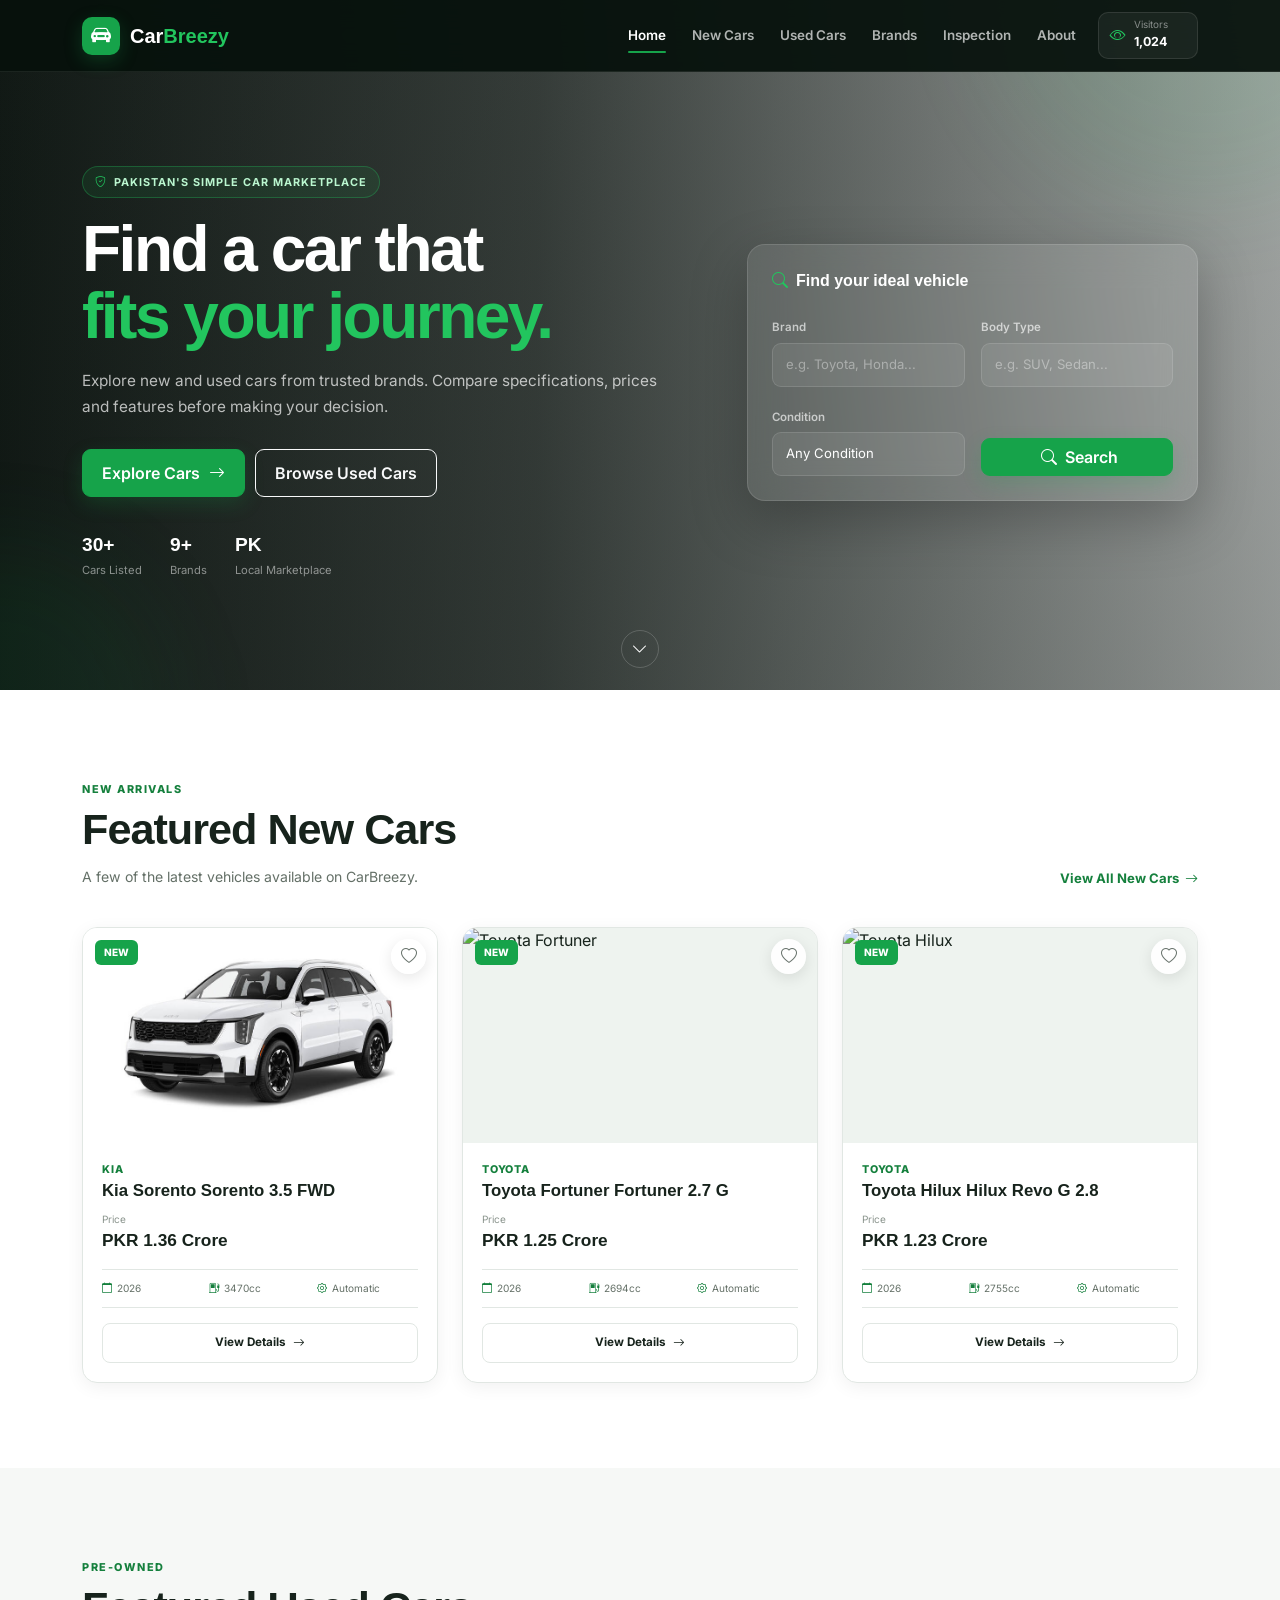
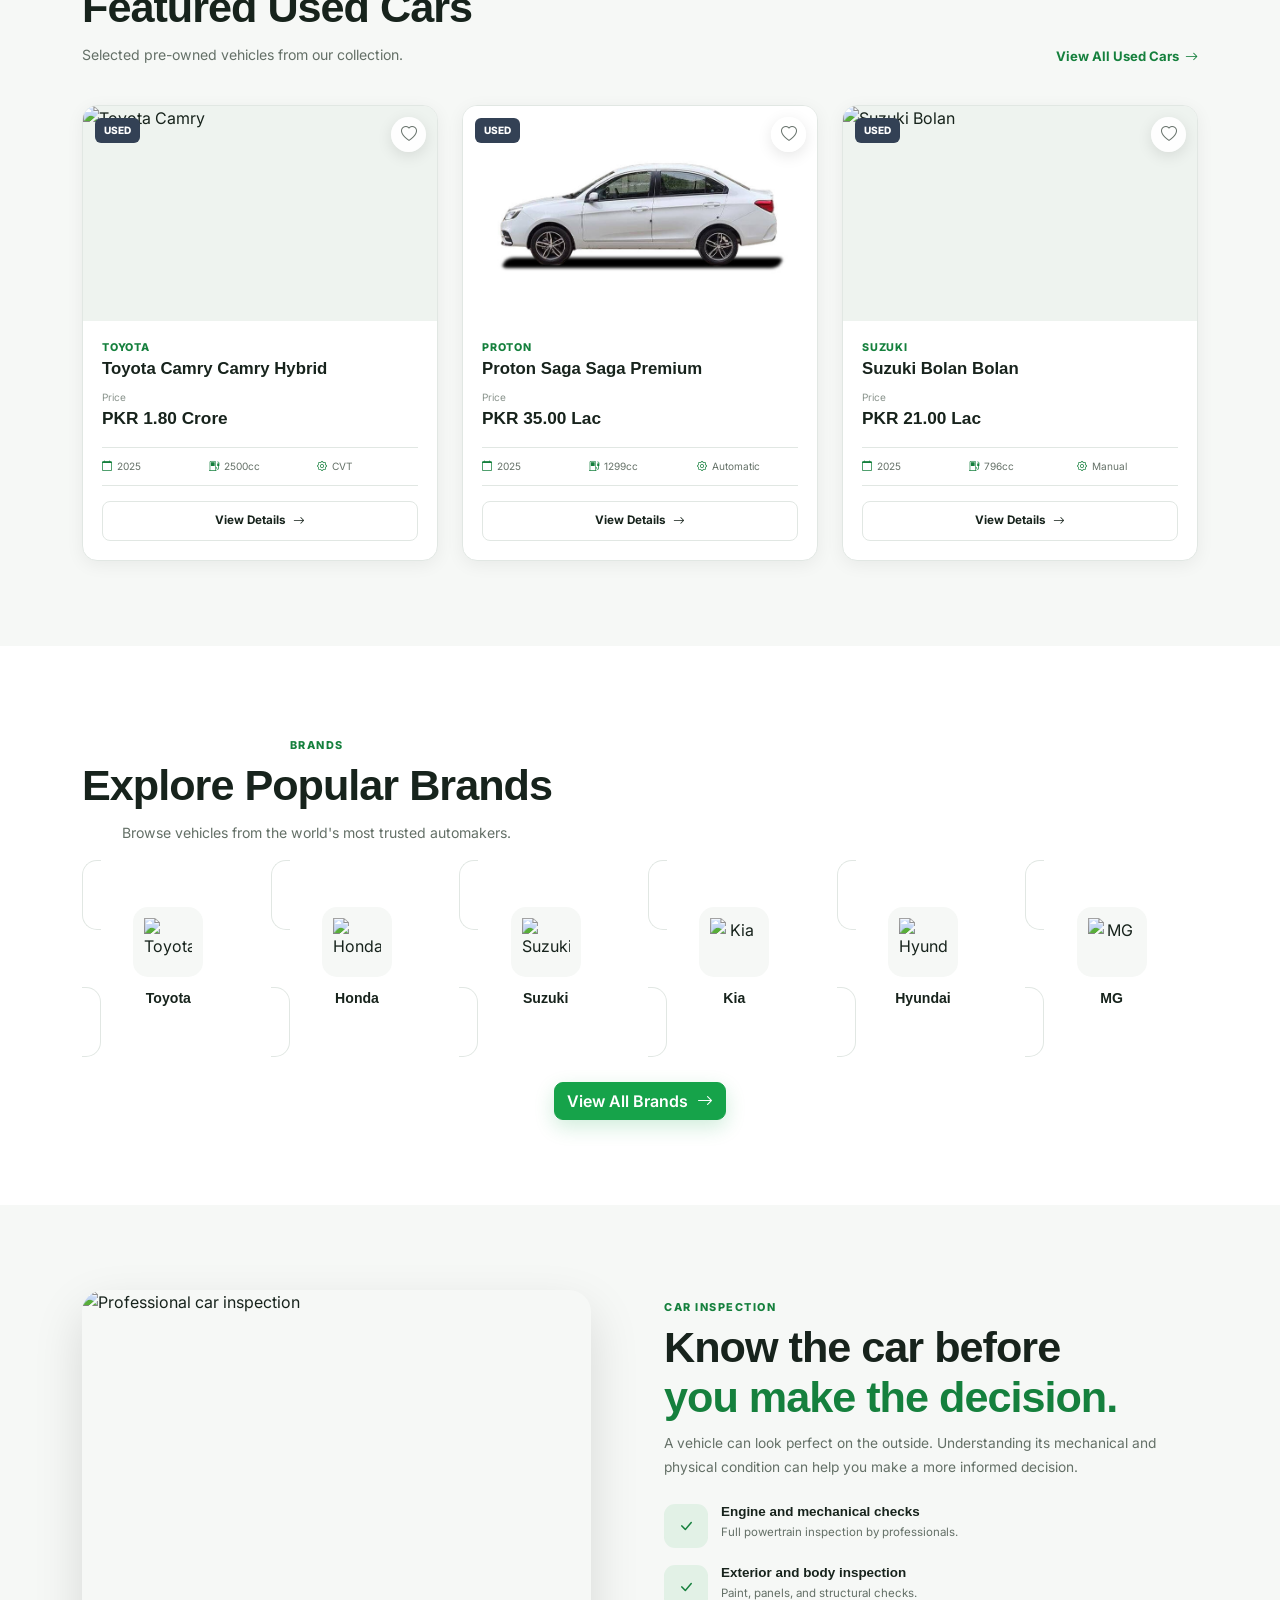
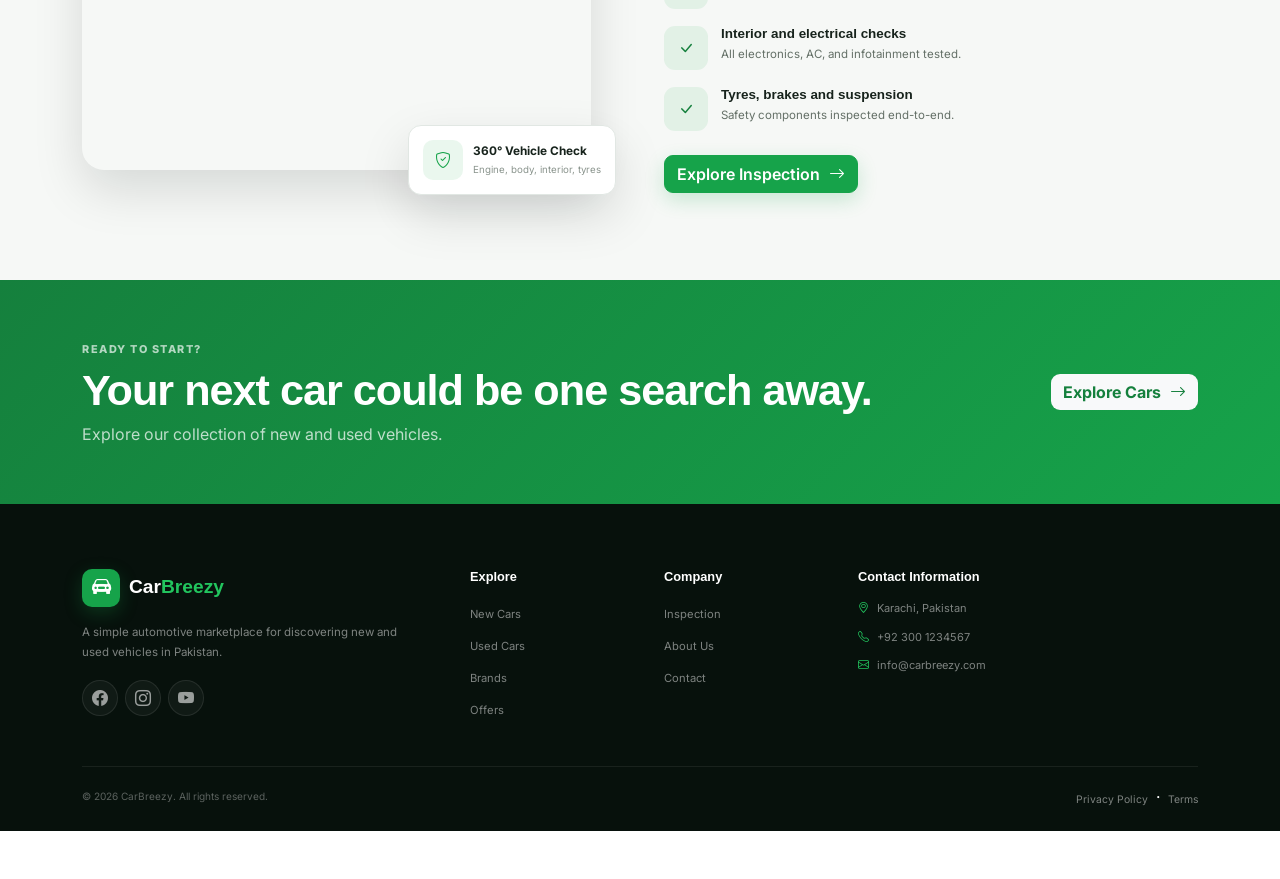
==== commit f3d0c8d4: "feat: add shop webpage and fetch json data on index and shop" ====
--- a/index.html
+++ b/index.html
@@ -471,6 +471,149 @@
 
 
 <script src="https://cdn.jsdelivr.net/npm/bootstrap@5.3.3/dist/js/bootstrap.bundle.min.js"></script>
-<script src="js/main.js"></script>
+
+<script>
+/* =========================================================
+   INDEX — Load featured cars from data/cars.json
+   ========================================================= */
+
+const CARS_URL = 'data/cars.json';
+let ALL_CARS = [];
+
+
+/* ---------- Helpers ---------- */
+function formatPrice(n) {
+  if (n >= 10000000) return `PKR ${(n / 10000000).toFixed(2)} Crore`;
+  if (n >= 100000)   return `PKR ${(n / 100000).toFixed(2)} Lac`;
+  return `PKR ${n.toLocaleString()}`;
+}
+
+function card(car) {
+  return `
+    <div class="col-lg-4 col-md-6 car-card-wrapper">
+      <div class="car-card">
+        <div class="car-card-image-wrapper">
+          <img src="${car.image}" alt="${car.name}" class="car-card-image">
+          <span class="car-condition ${car.condition === 'Used' ? 'used' : ''}">
+            ${car.condition}
+          </span>
+          <button class="car-card-favorite" type="button">
+            <i class="bi bi-heart"></i>
+          </button>
+        </div>
+
+        <div class="car-card-content">
+          <span class="car-card-brand">${car.brand}</span>
+          <h3 class="car-card-title">${car.name} ${car.model}</h3>
+
+          <div class="car-card-price">
+            <span>Price</span>
+            <strong>${formatPrice(car.price)}</strong>
+          </div>
+
+          <div class="car-card-specs">
+            <div class="car-card-spec"><i class="bi bi-calendar"></i><span>${car.year}</span></div>
+            <div class="car-card-spec"><i class="bi bi-fuel-pump"></i><span>${car.engine}</span></div>
+            <div class="car-card-spec"><i class="bi bi-gear"></i><span>${car.transmission}</span></div>
+          </div>
+
+          <button class="car-card-button" type="button" data-id="${car.id}">
+            View Details <i class="bi bi-arrow-right"></i>
+          </button>
+        </div>
+      </div>
+    </div>`;
+}
+
+function bindCards(scope) {
+  scope.querySelectorAll('.car-card-button').forEach(btn => {
+    btn.onclick = () => location.href = `car-details.html?id=${btn.dataset.id}`;
+  });
+
+  scope.querySelectorAll('.car-card-favorite').forEach(btn => {
+    btn.onclick = e => {
+      e.stopPropagation();
+      btn.classList.toggle('active');
+      btn.querySelector('i').className =
+        btn.classList.contains('active') ? 'bi bi-heart-fill' : 'bi bi-heart';
+    };
+  });
+}
+
+function renderInto(el, list) {
+  if (!list.length) {
+    el.innerHTML = `
+      <div class="col-12 text-center py-5">
+        <p style="color:var(--text-muted);">No cars available.</p>
+      </div>`;
+    return;
+  }
+  el.innerHTML = list.map(card).join('');
+  bindCards(el);
+}
+
+
+/* ---------- Load and distribute ---------- */
+async function loadFeatured() {
+  const newWrap  = document.getElementById('featuredNewCars');
+  const usedWrap = document.getElementById('featuredUsedCars');
+
+  try {
+    const res = await fetch(CARS_URL);
+    if (!res.ok) throw new Error(res.status);
+    ALL_CARS = await res.json();
+
+    // 3 newest "New" cars
+    const newCars = ALL_CARS
+      .filter(c => c.condition === 'New')
+      .sort((a, b) => b.year - a.year || b.price - a.price)
+      .slice(0, 3);
+
+    // 3 newest "Used" cars
+    const usedCars = ALL_CARS
+      .filter(c => c.condition === 'Used')
+      .sort((a, b) => b.year - a.year || b.price - a.price)
+      .slice(0, 3);
+
+    renderInto(newWrap, newCars);
+    renderInto(usedWrap, usedCars);
+
+    // Update hero counters
+    document.getElementById('totalCars').textContent   = ALL_CARS.length + '+';
+    document.getElementById('totalBrands').textContent =
+      new Set(ALL_CARS.map(c => c.brand)).size + '+';
+
+  } catch (err) {
+    console.error('Could not load cars:', err);
+    const msg = `
+      <div class="col-12 text-center py-5">
+        <p style="color:var(--text-muted);font-size:0.85rem;">
+          Could not load cars. Check that <code>data/cars.json</code> exists.
+        </p>
+      </div>`;
+    newWrap.innerHTML = msg;
+    usedWrap.innerHTML = msg;
+  }
+}
+
+
+/* ---------- Hero quick search → shop.html ---------- */
+document.getElementById('homeSearchBtn').addEventListener('click', () => {
+  const brand = document.getElementById('homeBrand').value.trim();
+  const cat   = document.getElementById('homeCategory').value.trim();
+  const cond  = document.getElementById('homeCondition').value;
+
+  const params = new URLSearchParams();
+  if (brand) params.set('brand', brand);
+  if (cat)   params.set('category', cat);
+  if (cond)  params.set('condition', cond);
+
+  location.href = 'shop.html' + (params.toString() ? '?' + params : '');
+});
+
+
+/* ---------- Go ---------- */
+loadFeatured();
+</script>
 </body>
 </html>
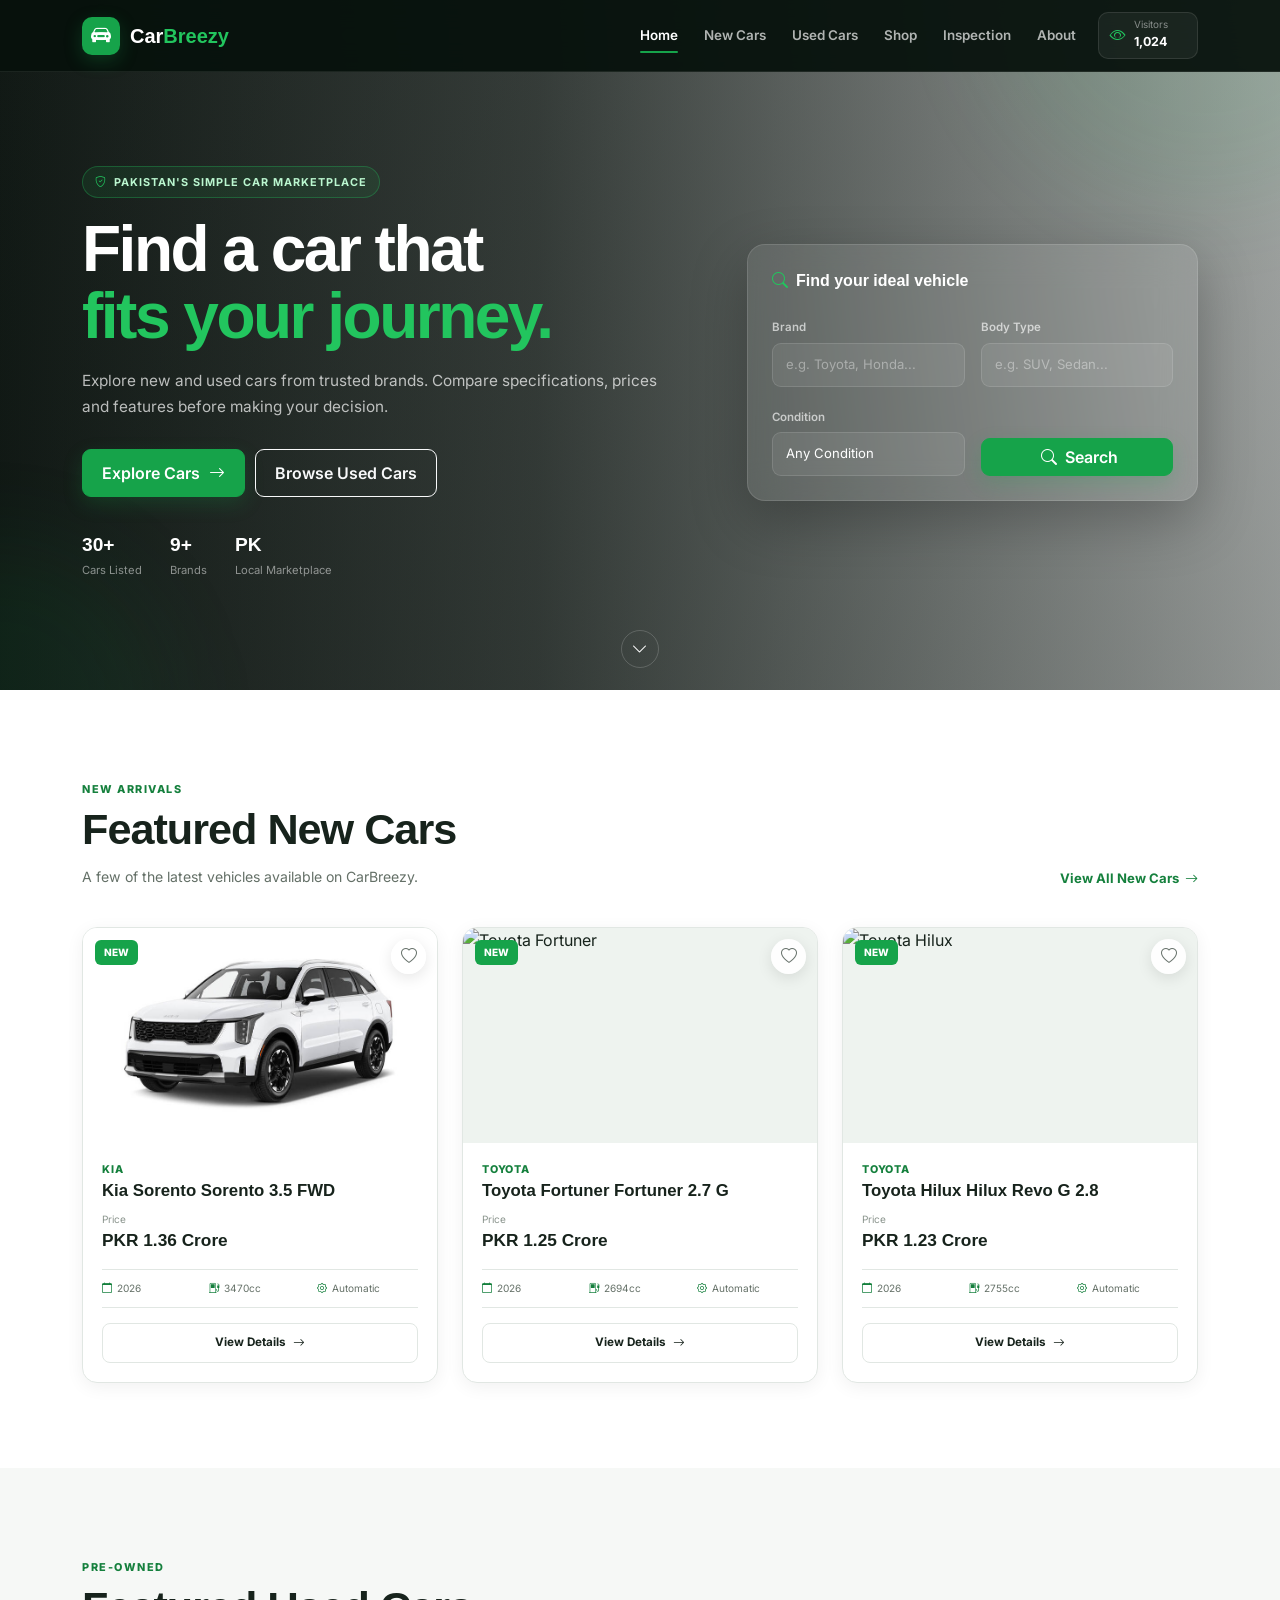
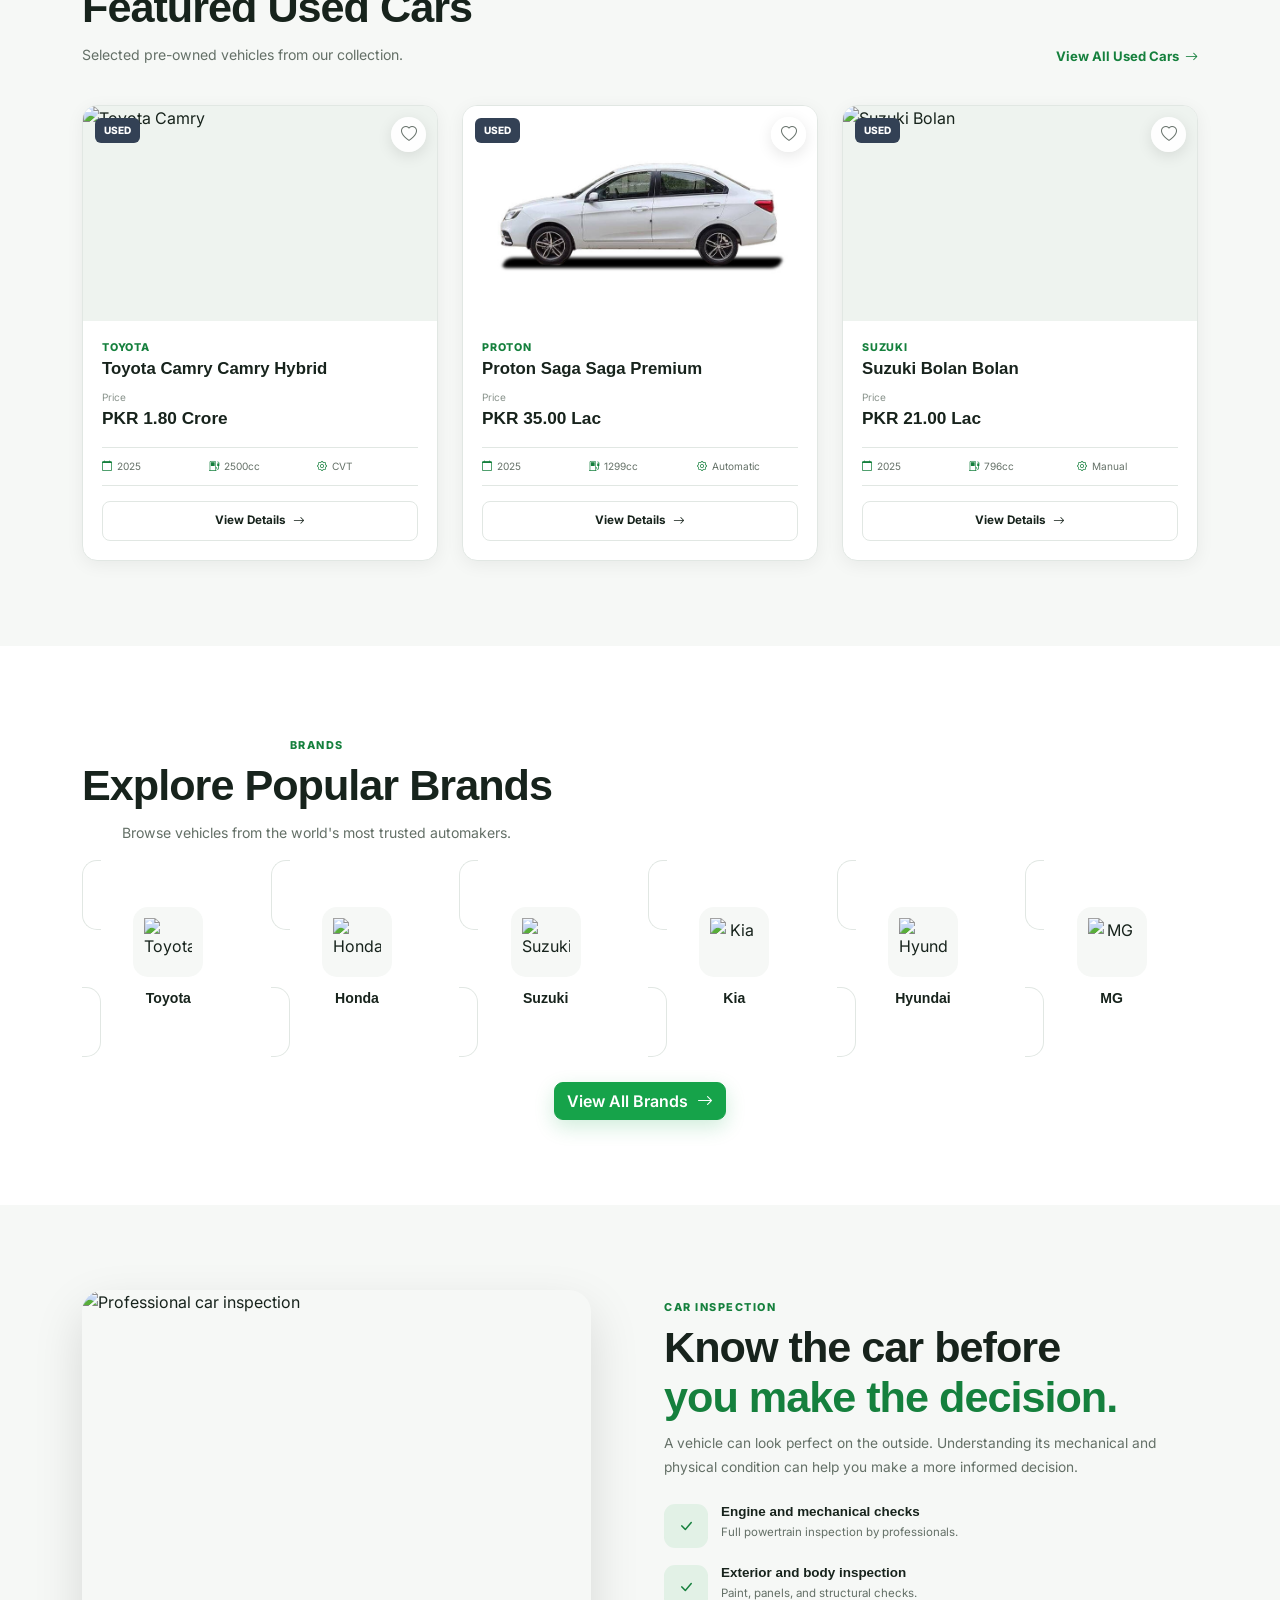
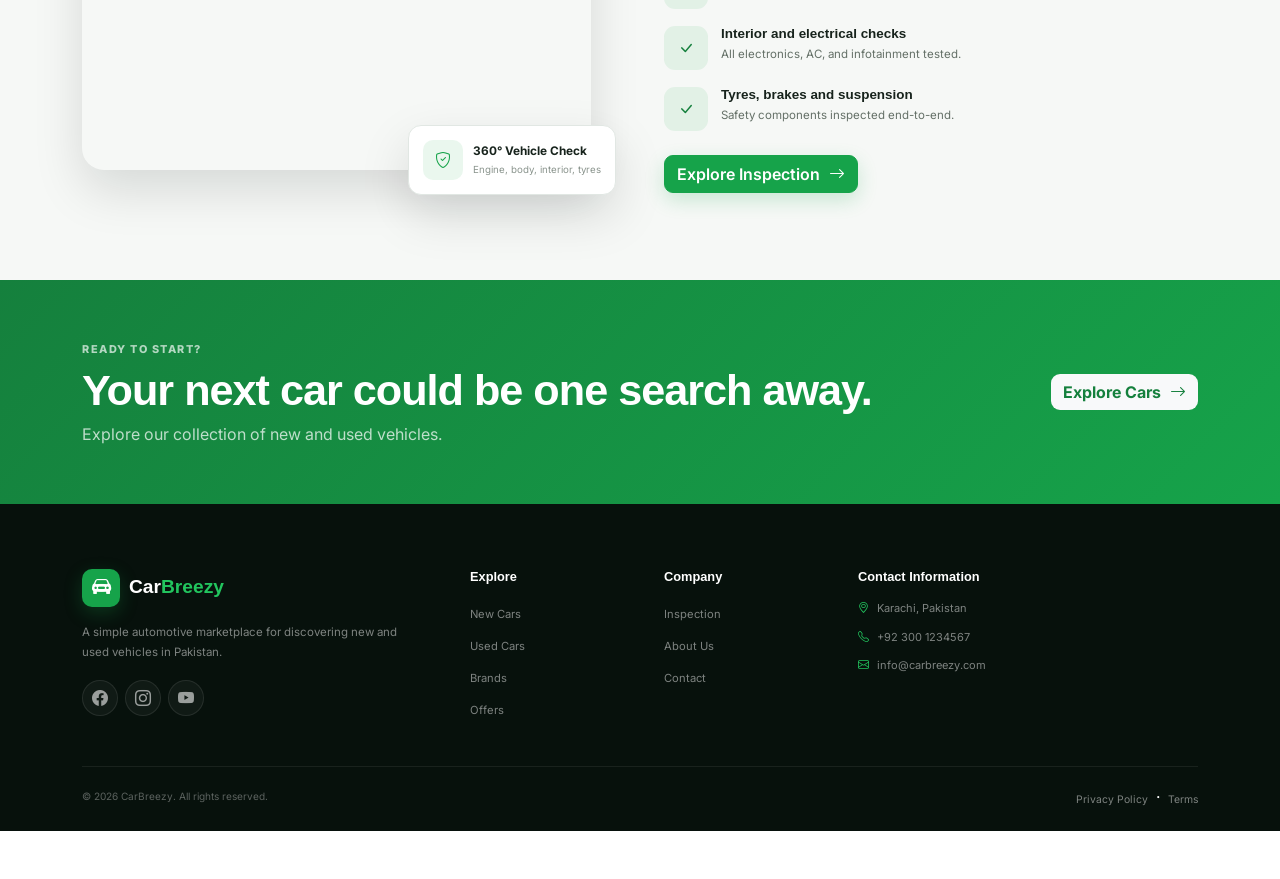
==== commit c0c0b25e: "feat add inspection,about and many more also add geolocation for the continous dynmaic time and date" ====
--- a/index.html
+++ b/index.html
@@ -44,7 +44,7 @@
         <li class="nav-item"><a class="nav-link active" href="index.html">Home</a></li>
         <li class="nav-item"><a class="nav-link" href="new-cars.html">New Cars</a></li>
         <li class="nav-item"><a class="nav-link" href="used-cars.html">Used Cars</a></li>
-        <li class="nav-item"><a class="nav-link" href="brands.html">Brands</a></li>
+        <li class="nav-item"><a class="nav-link" href="shop.html">Shop</a></li>
         <li class="nav-item"><a class="nav-link" href="inspection.html">Inspection</a></li>
         <li class="nav-item"><a class="nav-link" href="about.html">About</a></li>
 
--- a/css/style.css
+++ b/css/style.css
@@ -3098,3 +3098,39 @@
         scroll-behavior: auto !important;
     }
 }
+.btn-reset {
+    display: inline-flex;
+    align-items: center;
+    gap: 6px;
+
+    padding: 7px 14px;
+
+    border: 1px solid var(--border);
+    border-radius: 8px;
+
+    background: var(--white);
+    color: var(--text-light);
+
+    font-size: 0.72rem;
+    font-weight: 700;
+
+    cursor: pointer;
+
+    transition: var(--transition);
+}
+
+.btn-reset:hover {
+    border-color: var(--primary);
+    background: var(--primary);
+    color: var(--white);
+    transform: translateY(-1px);
+    box-shadow: 0 6px 15px rgba(22, 163, 74, 0.20);
+}
+
+.btn-reset:active {
+    transform: translateY(0);
+}
+
+.btn-reset i {
+    font-size: 0.8rem;
+}
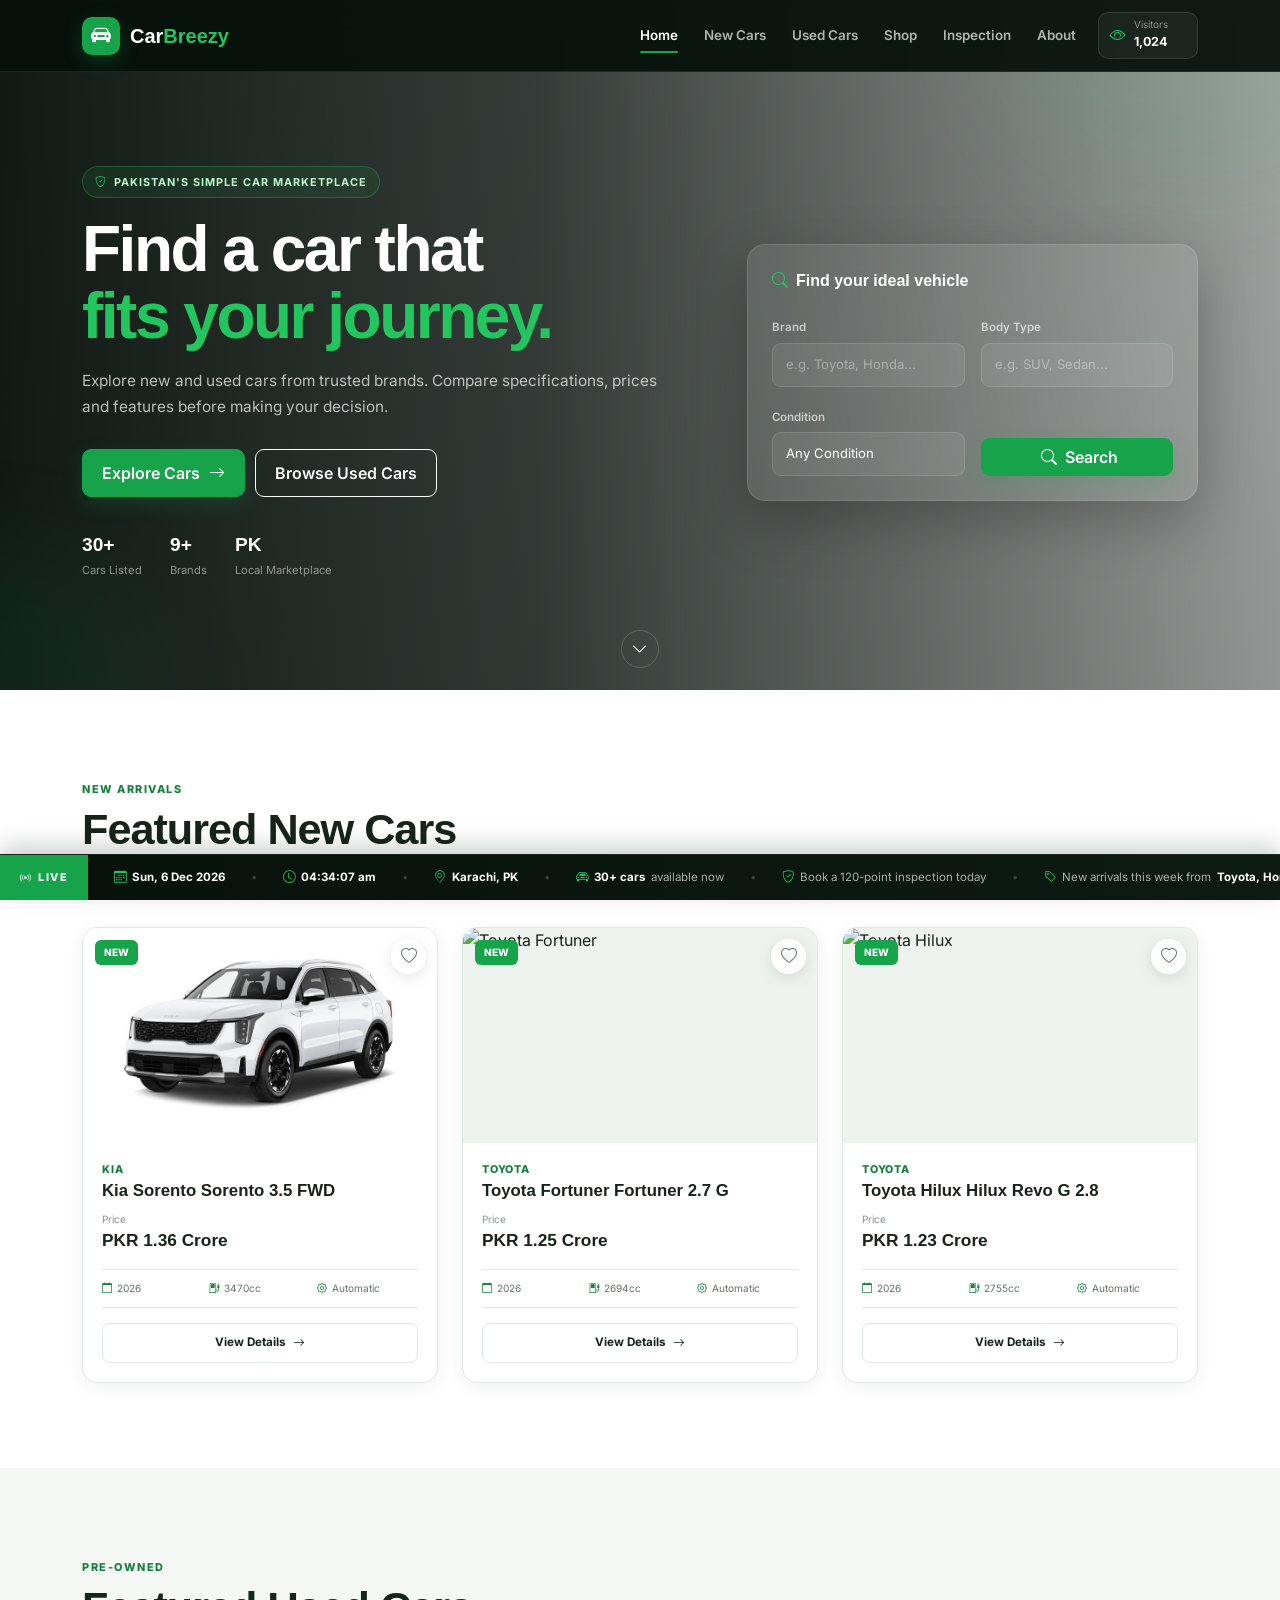
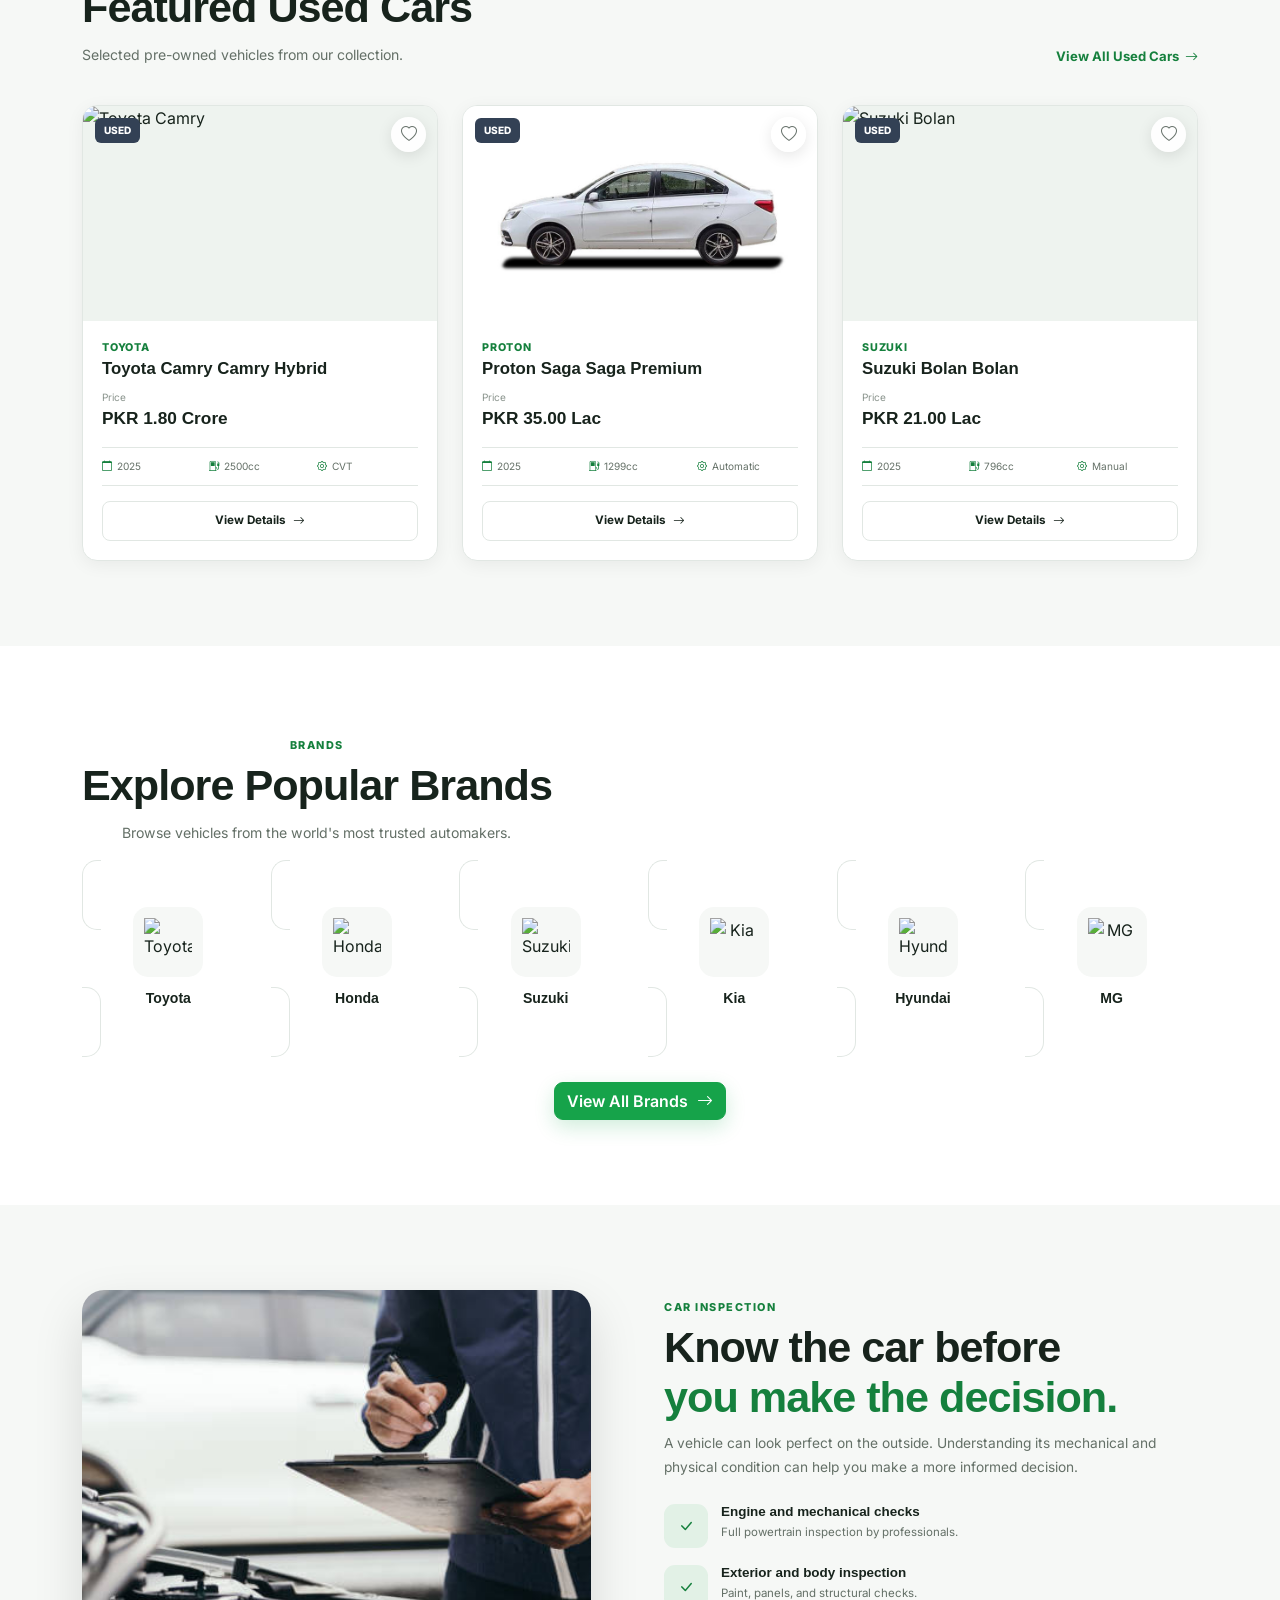
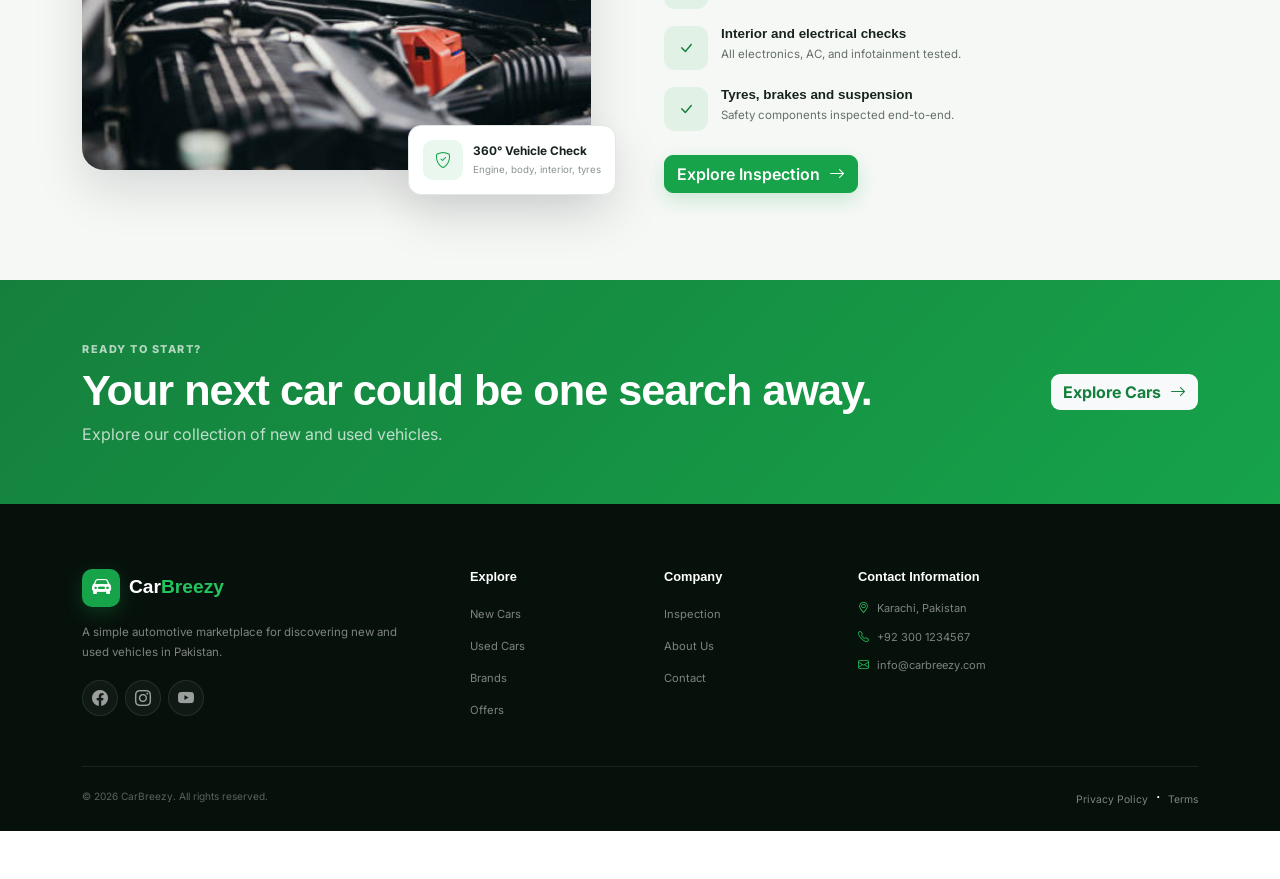
==== commit c6065b6e: "fix image of inspection and also made changes ticker.js" ====
--- a/index.html
+++ b/index.html
@@ -319,7 +319,7 @@
 
       <div class="col-lg-6">
         <div class="about-image-wrapper">
-          <img src="images/banners/inspection.jpg"
+          <img src="images/inspection.jpg"
                alt="Professional car inspection"
                class="about-image">
 
@@ -468,11 +468,37 @@
 
   </div>
 </footer>
-
+<!-- LIVE TICKER -->
+<div class="live-ticker" id="liveTicker">
+  <div class="ticker-label">
+    <i class="bi bi-broadcast"></i>
+    <span>LIVE</span>
+  </div>
+
+  <div class="ticker-track">
+    <div class="ticker-content" id="tickerContent">
+      <span><i class="bi bi-calendar3"></i> <strong id="tickDate">Loading...</strong></span>
+      <span class="ticker-separator">•</span>
+      <span><i class="bi bi-clock"></i> <strong id="tickTime">--:--:--</strong></span>
+      <span class="ticker-separator">•</span>
+      <span><i class="bi bi-geo-alt"></i> <strong id="tickLocation">Detecting...</strong></span>
+      <span class="ticker-separator">•</span>
+      <span><i class="bi bi-car-front"></i> <strong>30+ cars</strong> available now</span>
+      <span class="ticker-separator">•</span>
+      <span><i class="bi bi-shield-check"></i> Book a 120-point inspection today</span>
+      <span class="ticker-separator">•</span>
+      <span><i class="bi bi-tag"></i> New arrivals this week from <strong>Toyota, Honda, Kia</strong></span>
+      <span class="ticker-separator">•</span>
+      <span><i class="bi bi-telephone"></i> Need help? Call <strong>+92 300 1234567</strong></span>
+      <span class="ticker-separator">•</span>
+    </div>
+  </div>
+</div>
 
 <script src="https://cdn.jsdelivr.net/npm/bootstrap@5.3.3/dist/js/bootstrap.bundle.min.js"></script>
-
+<script src="js/ticker.js"></script>
 <script>
+
 /* =========================================================
    INDEX — Load featured cars from data/cars.json
    ========================================================= */
--- a/css/style.css
+++ b/css/style.css
@@ -2470,42 +2470,56 @@
    LIVE TICKER
    ========================================================= */
 
+/* =========================================================
+   LIVE TICKER (bottom bar)
+   ========================================================= */
+
+body {
+    padding-bottom: 48px; /* space so ticker doesn't cover content */
+}
+
 .live-ticker {
     position: fixed;
-
+    left: 0;
     right: 0;
     bottom: 0;
-    left: 0;
 
     height: 46px;
 
     display: flex;
-
-    overflow: hidden;
-
-    border-top: 1px solid rgba(255, 255, 255, 0.07);
-
-    background: var(--dark);
+    align-items: stretch;
+
+    border-top: 1px solid rgba(255, 255, 255, 0.08);
+
+    background: linear-gradient(
+        90deg,
+        var(--dark) 0%,
+        var(--dark-2) 100%
+    );
+
+    box-shadow: 0 -8px 25px rgba(7, 18, 13, 0.20);
 
     z-index: 2000;
 }
 
+/* Left "LIVE" badge */
 .ticker-label {
     flex: 0 0 auto;
-
-    min-width: 85px;
 
     display: flex;
     align-items: center;
     justify-content: center;
     gap: 6px;
 
+    min-width: 88px;
+    padding: 0 16px;
+
     background: var(--primary);
-
-    color: var(--white);
-
-    font-size: 0.65rem;
+    color: var(--white);
+
+    font-size: 0.68rem;
     font-weight: 800;
+    letter-spacing: 1.5px;
 
     z-index: 2;
 }
@@ -2515,42 +2529,33 @@
 }
 
 @keyframes tickerPulse {
-    0%,
-    100% {
-        opacity: 1;
-    }
-
-    50% {
-        opacity: 0.45;
-    }
-}
-
+    0%, 100% { opacity: 1; }
+    50%      { opacity: 0.35; }
+}
+
+/* Scrolling area */
 .ticker-track {
     flex: 1;
-
+    overflow: hidden;
     display: flex;
     align-items: center;
-
-    overflow: hidden;
 }
 
 .ticker-content {
+    display: inline-flex;
+    align-items: center;
+    gap: 26px;
+
+    padding-left: 26px;
+
     width: max-content;
 
-    display: flex;
-    align-items: center;
-
-    gap: 22px;
-
-    padding-left: 22px;
-
-    color: rgba(255, 255, 255, 0.55);
-
-    font-size: 0.68rem;
-
+    color: rgba(255, 255, 255, 0.65);
+
+    font-size: 0.72rem;
     white-space: nowrap;
 
-    animation: tickerMove 38s linear infinite;
+    animation: tickerMove 45s linear infinite;
 }
 
 .ticker-content:hover {
@@ -2560,29 +2565,52 @@
 .ticker-content span {
     display: inline-flex;
     align-items: center;
-    gap: 5px;
+    gap: 6px;
 }
 
 .ticker-content i {
     color: var(--primary-light);
+    font-size: 0.78rem;
 }
 
 .ticker-content strong {
     color: var(--white);
+    font-weight: 700;
 }
 
 .ticker-separator {
-    color: rgba(255, 255, 255, 0.16);
+    color: rgba(255, 255, 255, 0.20);
+    font-size: 0.7rem;
 }
 
 @keyframes tickerMove {
-    from {
-        transform: translateX(0);
-    }
-
-    to {
-        transform: translateX(-50%);
-    }
+    from { transform: translateX(0); }
+    to   { transform: translateX(-50%); }
+}
+
+/* Mobile */
+@media (max-width: 767.98px) {
+    body { padding-bottom: 44px; }
+
+    .live-ticker { height: 42px; }
+
+    .ticker-label {
+        min-width: 62px;
+        padding: 0 10px;
+        font-size: 0.6rem;
+    }
+
+    .ticker-content {
+        gap: 18px;
+        padding-left: 18px;
+        font-size: 0.65rem;
+        animation-duration: 35s;
+    }
+}
+
+@media (max-width: 480px) {
+    .ticker-label span { display: none; }
+    .ticker-label { min-width: 46px; }
 }
 
 
